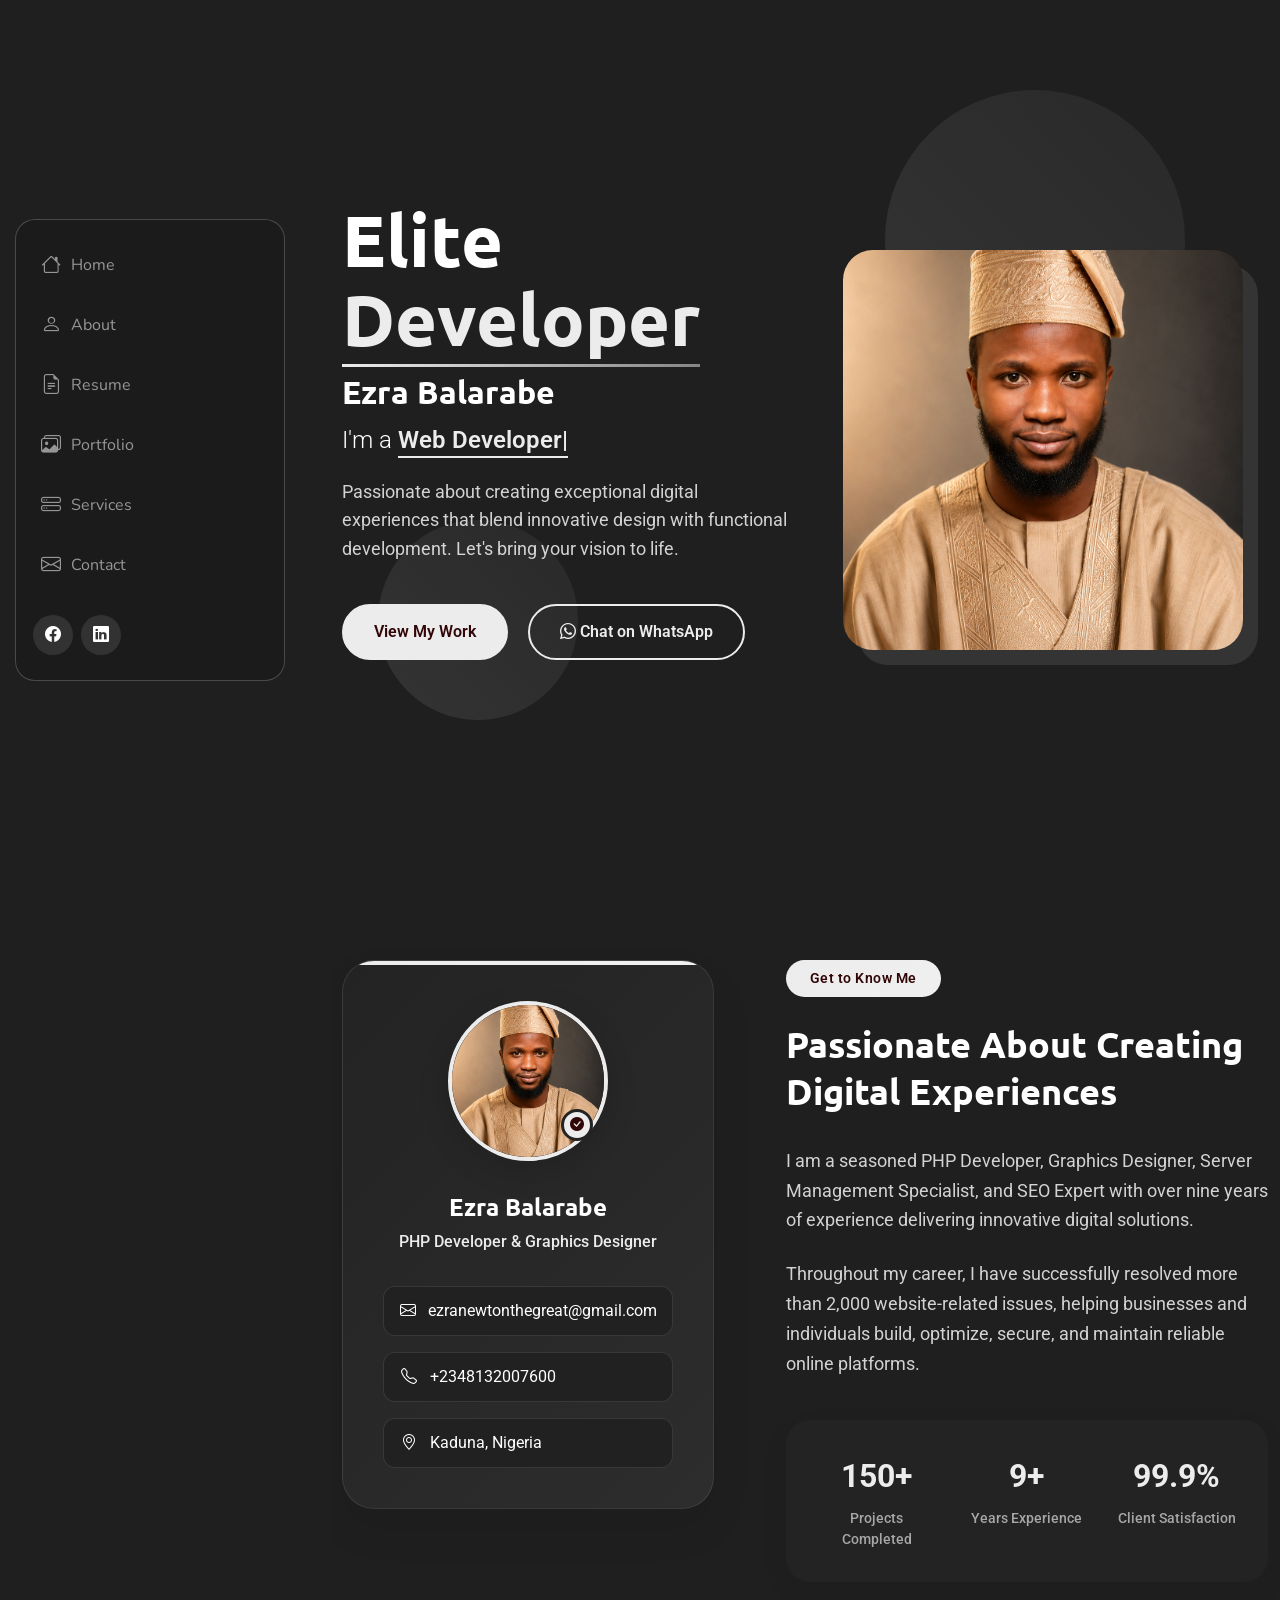
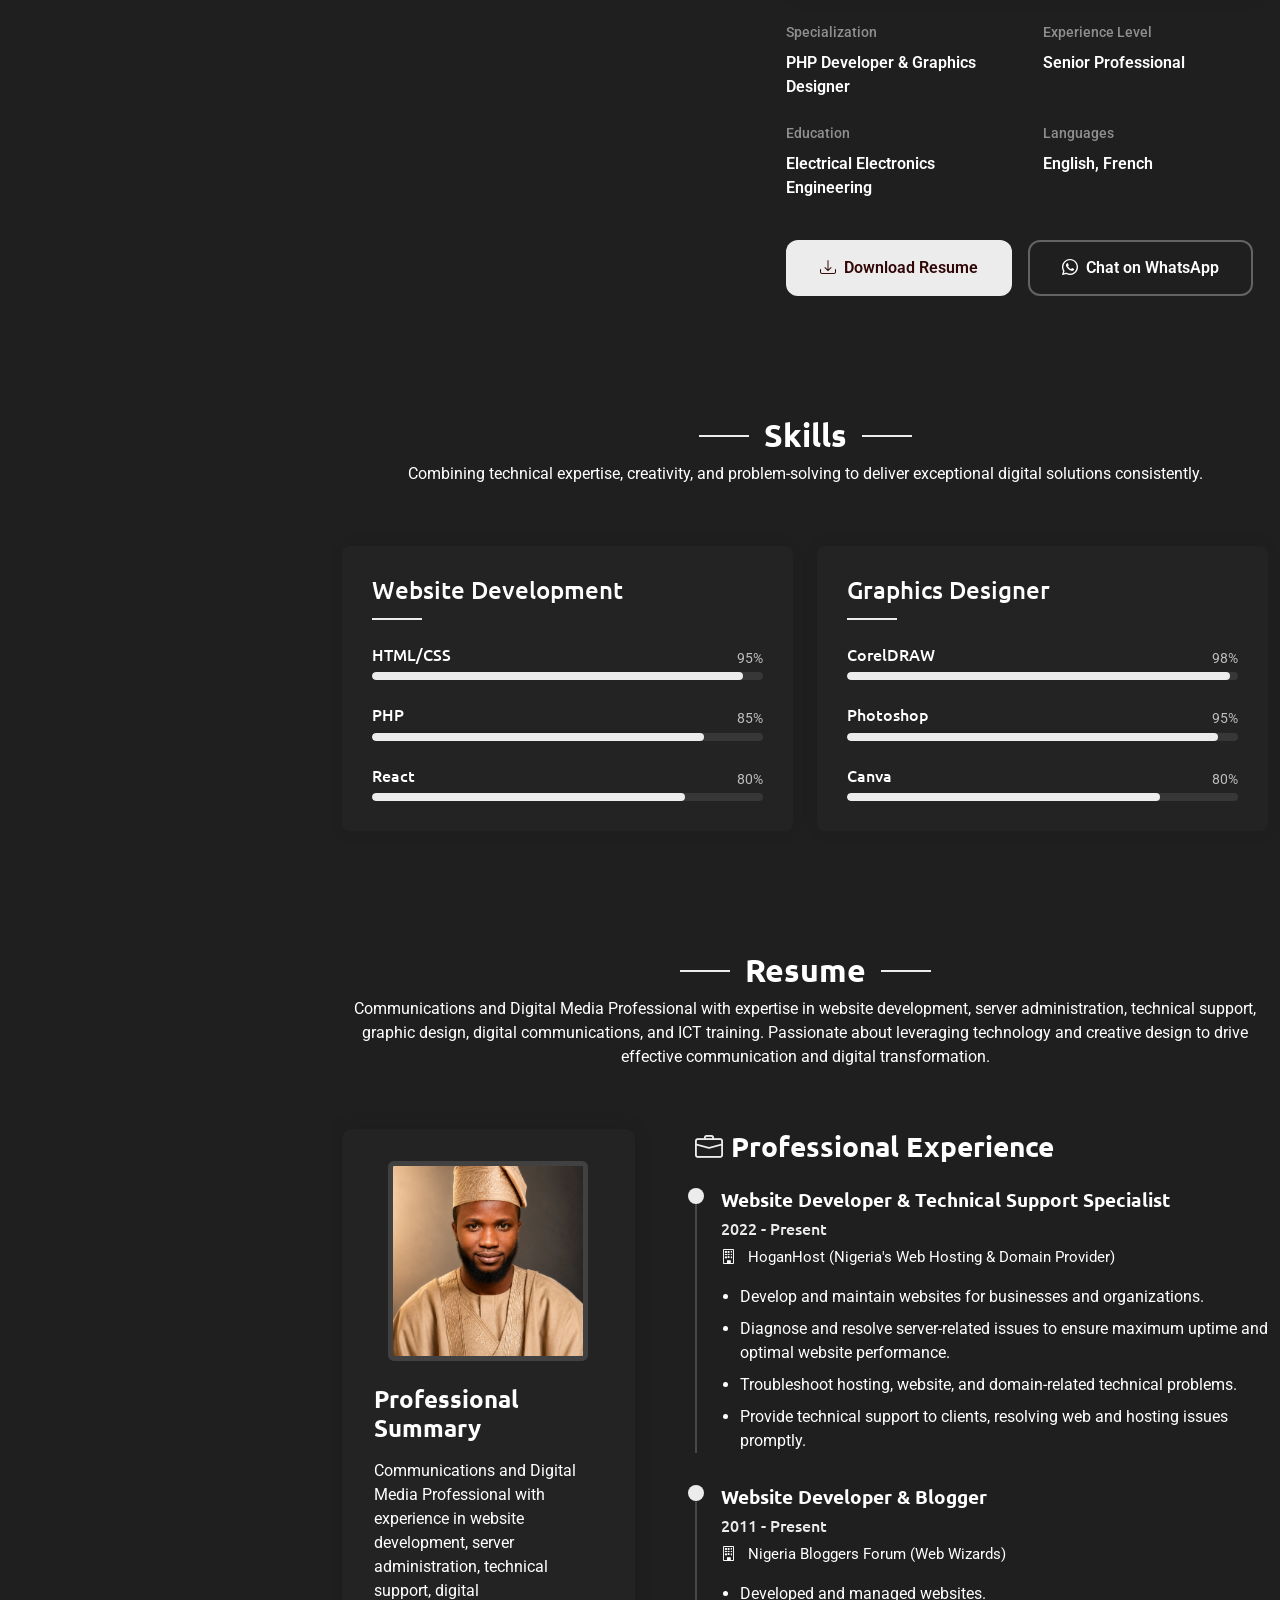
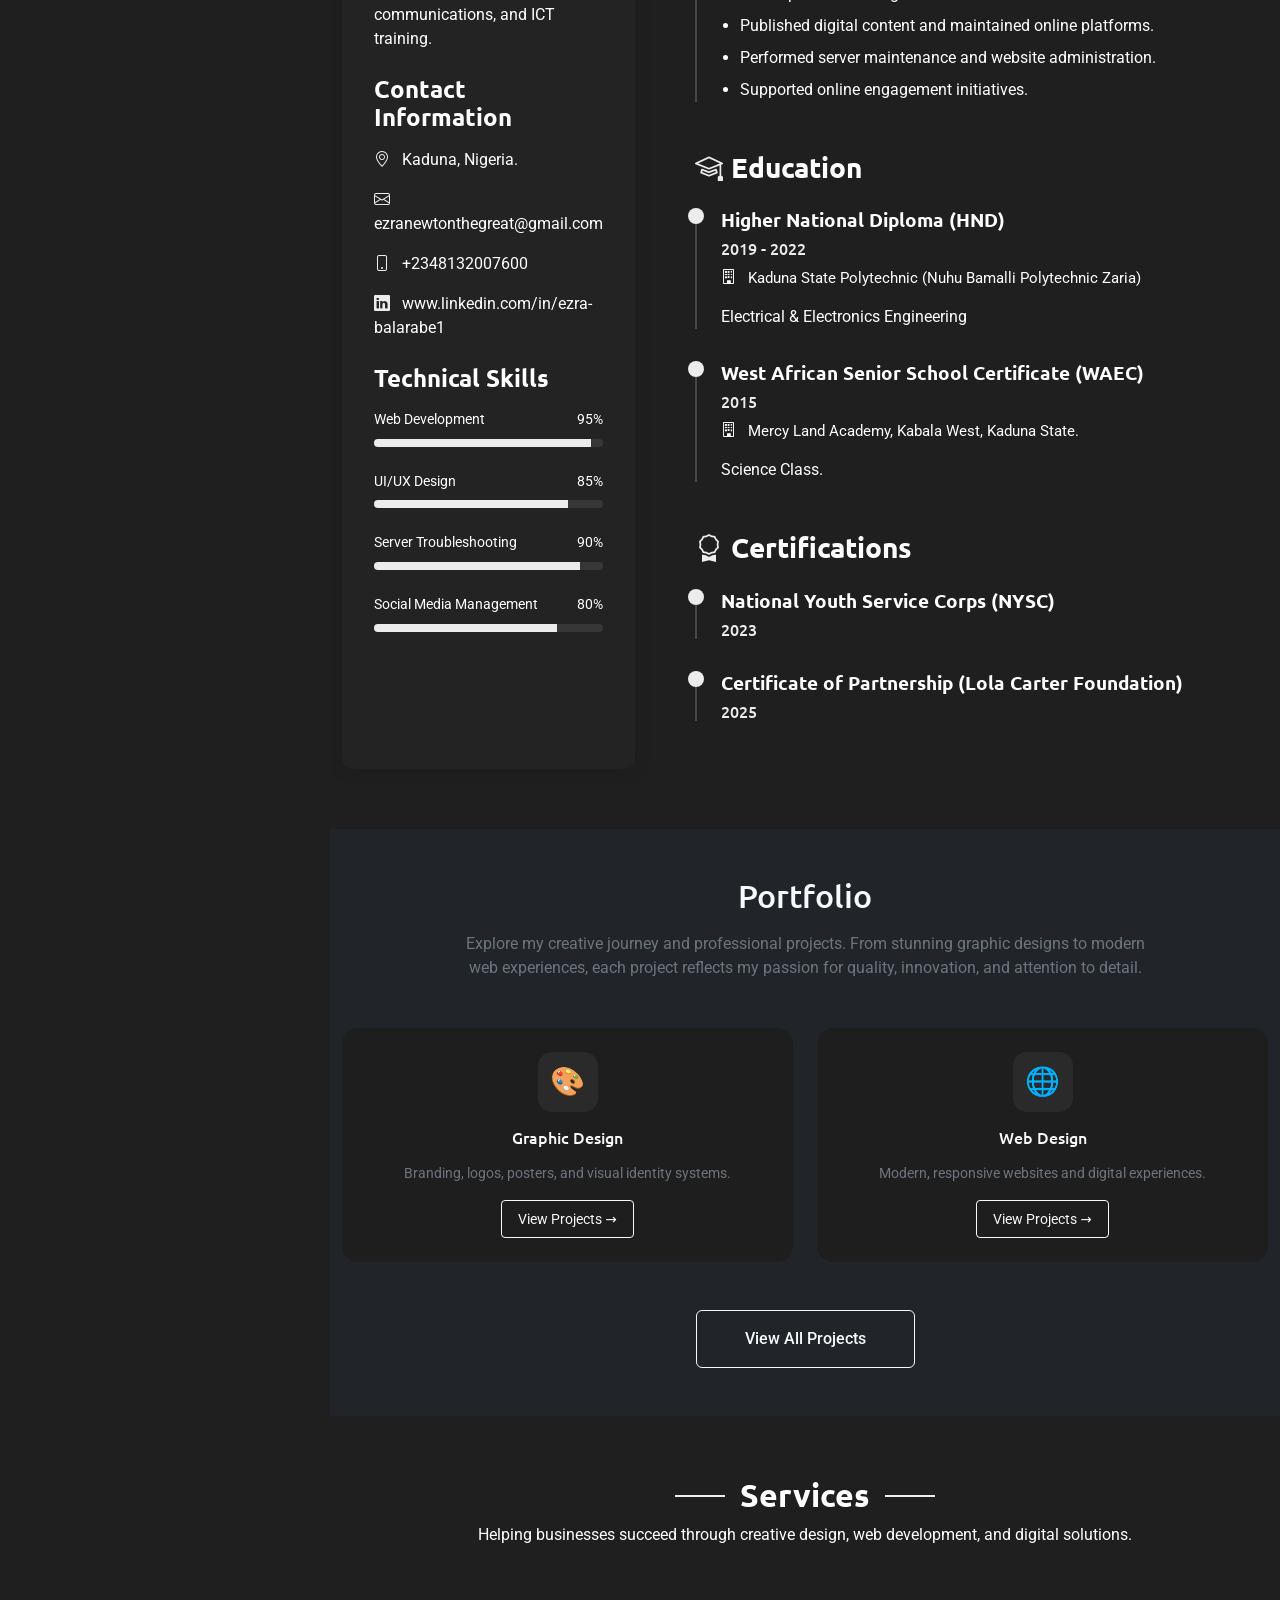
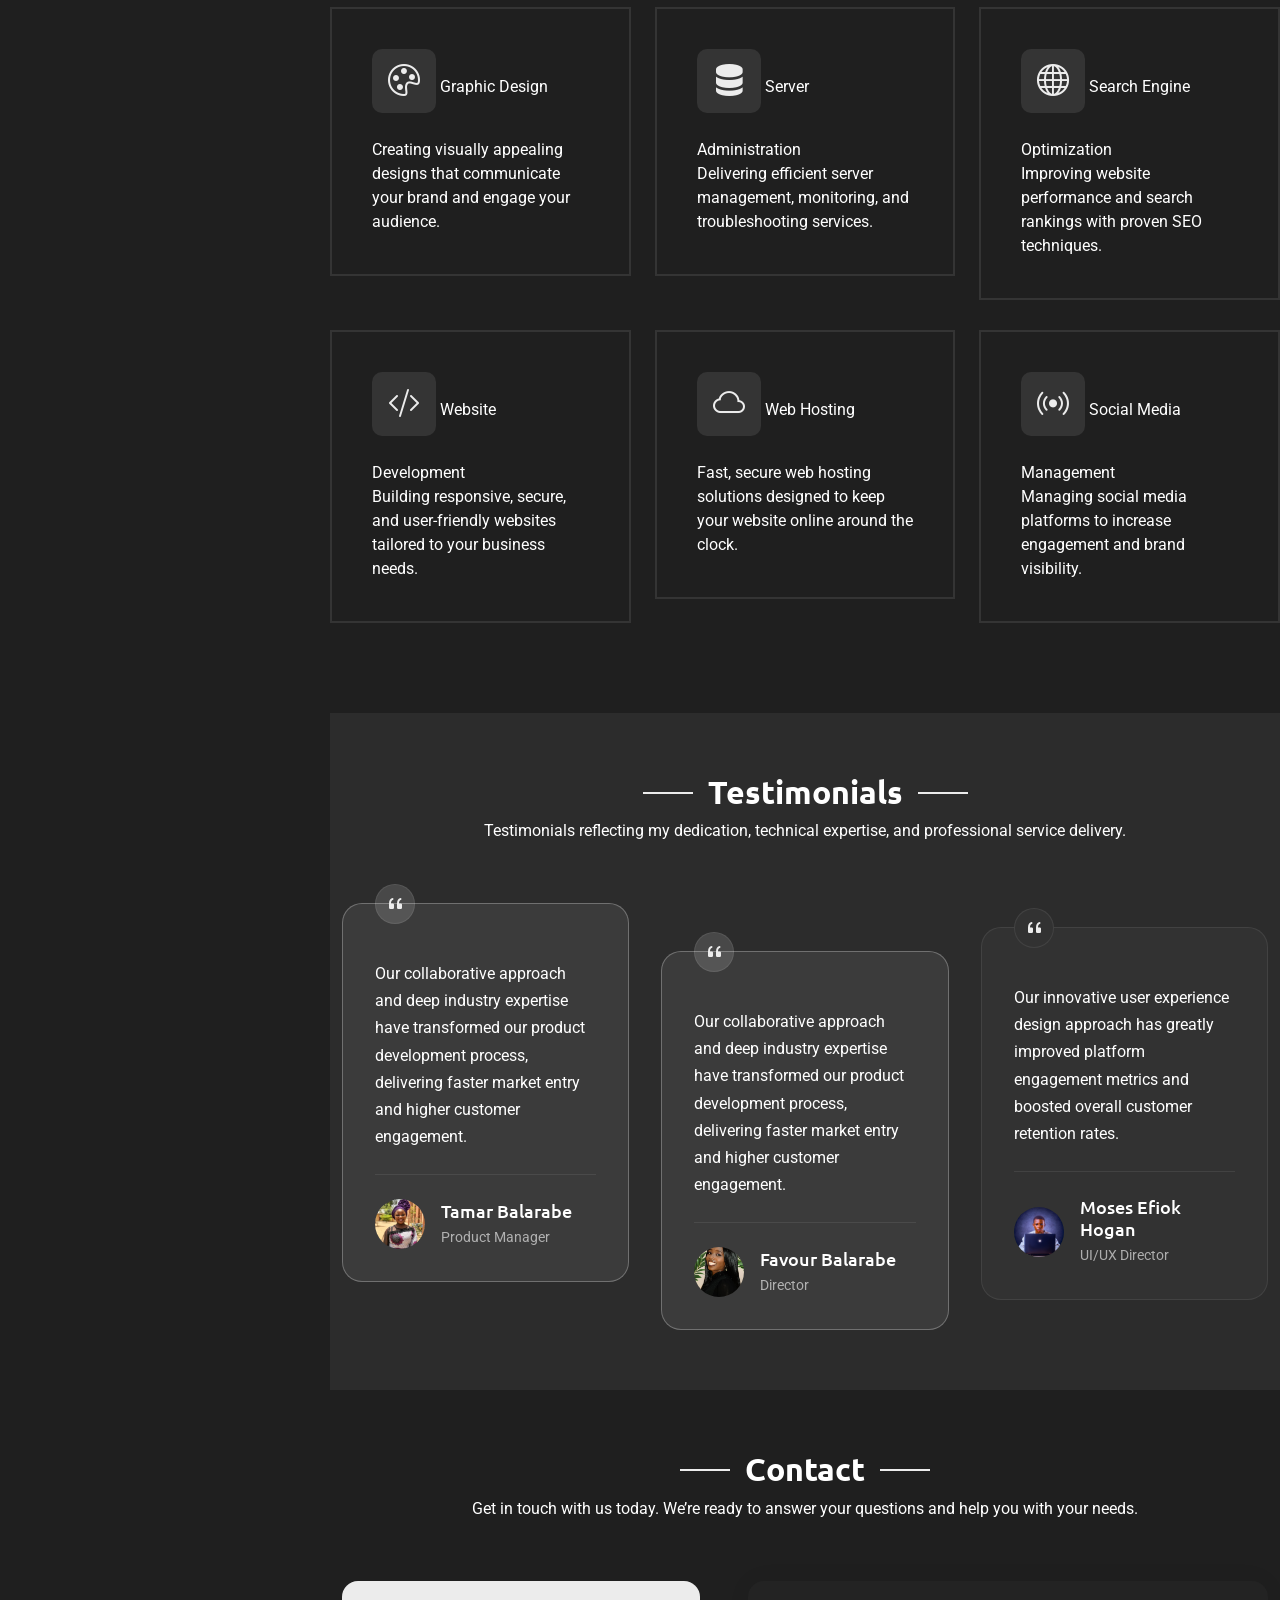
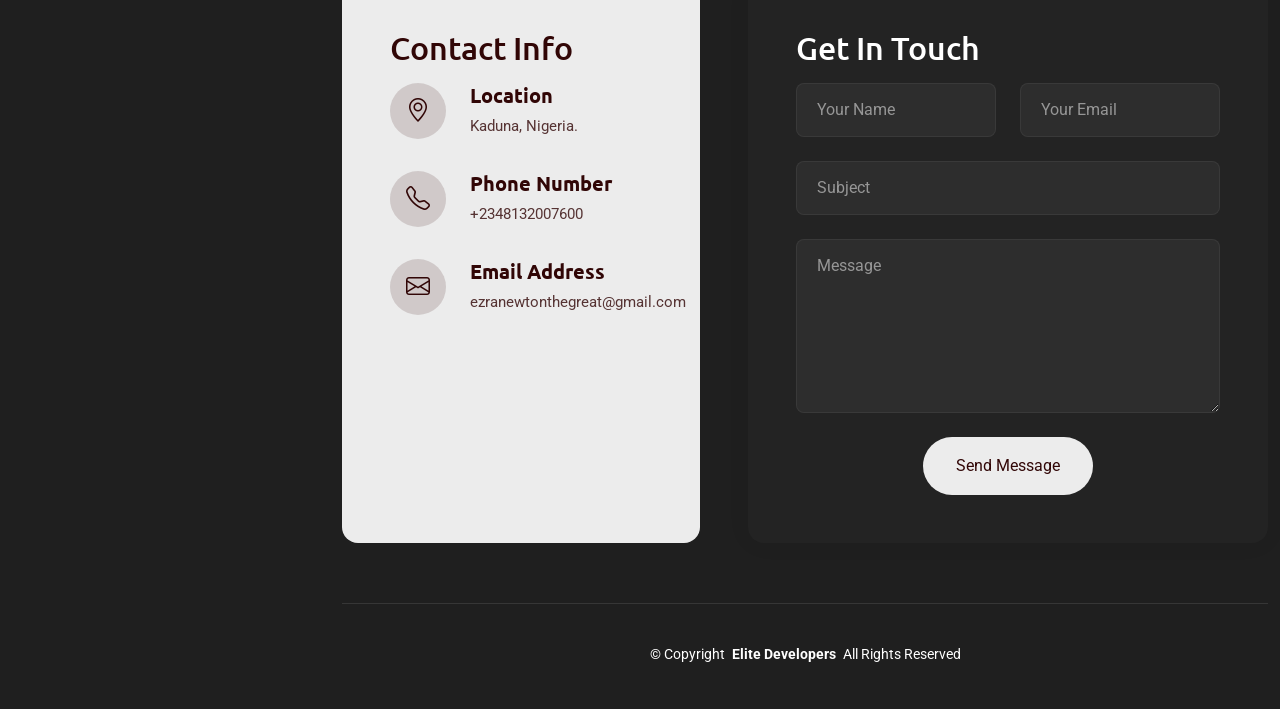
==== index.html @ 076aa497 "Add files via upload" ====
<!DOCTYPE html>
<html lang="en">

<head>
  <meta charset="utf-8">
  <meta content="width=device-width, initial-scale=1.0" name="viewport">
  <title>Ezra Balarabe Portfolio</title>
  <meta name="Ezra Balarabe, professionally known as Ezra De Blogger, is a renowned Nigerian Blogger and Web Developer." content="">
  <meta name="Portfolio | Resume | Bio" content="">

  <!-- Favicons -->
  <link href="assets/img/favicon.png" rel="icon">
  <link href="assets/img/apple-touch-icon.png" rel="apple-touch-icon">

  <!-- Fonts -->
  <link href="https://fonts.googleapis.com" rel="preconnect">
  <link href="https://fonts.gstatic.com" rel="preconnect" crossorigin>
  <link href="https://fonts.googleapis.com/css2?family=Roboto:ital,wght@0,100;0,300;0,400;0,500;0,700;0,900;1,100;1,300;1,400;1,500;1,700;1,900&family=Ubuntu:ital,wght@0,300;0,400;0,500;0,700;1,300;1,400;1,500;1,700&family=Nunito:ital,wght@0,200;0,300;0,400;0,500;0,600;0,700;0,800;0,900;1,200;1,300;1,400;1,500;1,600;1,700;1,800;1,900&display=swap" rel="stylesheet">

  <!-- Vendor CSS Files -->
  <link href="assets/vendor/bootstrap/css/bootstrap.min.css" rel="stylesheet">
  <link href="assets/vendor/bootstrap-icons/bootstrap-icons.css" rel="stylesheet">
  <link href="assets/vendor/aos/aos.css" rel="stylesheet">
  <link href="assets/vendor/glightbox/css/glightbox.min.css" rel="stylesheet">
  <link href="assets/vendor/swiper/swiper-bundle.min.css" rel="stylesheet">

  <!-- Main CSS File -->
  <link href="assets/css/main.css" rel="stylesheet">

  <!-- =======================================================
  * Template Name: SnapFolio
  * Template URL: https://bootstrapmade.com/snapfolio-bootstrap-portfolio-template/
  * Updated: Jul 21 2025 with Bootstrap v5.3.7
  * Author: BootstrapMade.com
  * License: https://bootstrapmade.com/license/
  ======================================================== -->
  
  <style>
/* Clean Preloader */
#preloader {
  position: fixed;
  top: 0;
  left: 0;
  width: 100%;
  height: 100%;
  background: #0a0a0a;
  display: flex;
  align-items: center;
  justify-content: center;
  z-index: 9999;
  transition: opacity 0.8s ease;
}

/* REMOVE THE BLUE SPINNER */
#preloader::before {
  display: none !important;
}

.preloader-content {
  text-align: center;
}

.preloader-logo {
  width: 90px;
  height: 90px;
  border-radius: 50%;
  object-fit: cover;
  margin-bottom: 20px;
  border: none !important;       /* Removes the blue ring outline */
  box-shadow: none !important;   /* Removes the blue neon glow */
}

.preloader-name {
  color: #ffffff;
  font-size: 1.85rem;
  font-weight: 700;
  margin: 0 0 15px 0;
  letter-spacing: 1.5px;
}

.loading-text {
  color: #aaaaaa;
  font-size: 1.1rem;
  margin: 0;
}
</style>



</head>

<body class="index-page">

  <header id="header" class="header dark-background d-flex flex-column justify-content-center">
    <i class="header-toggle d-xl-none bi bi-list"></i>

    <div class="header-container d-flex flex-column align-items-start">
      <nav id="navmenu" class="navmenu">
        <ul>
          <li><a href="index.html" class="active"><i class="bi bi-house navicon"></i>Home</a></li>
          <li><a href="#about"><i class="bi bi-person navicon"></i> About</a></li>
          <li><a href="#resume"><i class="bi bi-file-earmark-text navicon"></i> Resume</a></li>
          <li><a href="#portfolio"><i class="bi bi-images navicon"></i> Portfolio</a></li>
          <li><a href="#services"><i class="bi bi-hdd-stack navicon"></i> Services</a></li>
          <li><a href="#contact"><i class="bi bi-envelope navicon"></i> Contact</a></li>
        </ul>
      </nav>

      <div class="social-links text-center">
        <a href="linkedin.com/in/ezra-balarabe1" class="facebook"><i class="bi bi-facebook"></i></a>
        <a href="linkedin.com/in/ezra-balarabe1" class="linkedin"><i class="bi bi-linkedin"></i></a>
      </div>

    </div>

  </header>

  <main class="main">

    <!-- Hero Section -->
    <section id="hero" class="hero section">

      <div class="background-elements">
        <div class="bg-circle circle-1"></div>
        <div class="bg-circle circle-2"></div>
      </div>

      <div class="hero-content">

        <div class="container">
          <div class="row align-items-center">

            <div class="col-lg-6" data-aos="fade-right" data-aos-delay="100">
              <div class="hero-text">
                <h1>Elite <span class="accent-text">Developer</span></h1>
                <h2>Ezra Balarabe</h2>
                <p class="lead">I'm a <span class="typed" data-typed-items="Web Developer, Graphics Designer, Server Management Specialist and SEO Expert."></span></p>
                <p class="description">Passionate about creating exceptional digital experiences that blend innovative design with functional development. Let's bring your vision to life.</p>

                <div class="hero-actions">
                  <a href="/projects.html" class="btn btn-primary">View My Work</a>
                 <a href="https://wa.me/2348132007600" class="btn btn-outline" target="_blank">
    <i class="bi bi-whatsapp"></i> Chat on WhatsApp
</a>
                </div>
              </div>
            </div>

            <div class="col-lg-6" data-aos="fade-left" data-aos-delay="200">
              <div class="hero-visual">
                <div class="profile-container">
                  <div class="profile-background"></div>
                  <img src="assets/img/profile/ezra.png" alt="Alexander Chen" class="profile-image">
                </div>
              </div>
            </div>

          </div>
        </div>
      </div>

    </section><!-- /Hero Section -->

    <!-- About Section -->
    <section id="about" class="about section">

      <div class="container" data-aos="fade-up" data-aos-delay="100">

        <div class="row">
          <div class="col-lg-5" data-aos="zoom-in" data-aos-delay="200">
            <div class="profile-card">
              <div class="profile-header">
                <div class="profile-image">
                  <img src="assets/img/profile/ezra.png" alt="Profile Image" class="img-fluid">
                </div>
                <div class="profile-badge">
                  <i class="bi bi-check-circle-fill"></i>
                </div>
              </div>

              <div class="profile-content">
                <h3>Ezra Balarabe</h3>
                <p class="profession">PHP Developer &amp; Graphics Designer</p>

                <div class="contact-links">
                  <a href="mailto:ezranewtonthegreat@gmail.com" class="contact-item">
                    <i class="bi bi-envelope"></i>
                    ezranewtonthegreat@gmail.com
                  </a>
                  <a href="tel:+2348132007600" class="contact-item">
                    <i class="bi bi-telephone"></i>
                    +2348132007600
                  </a>
                  <a href="#" class="contact-item">
                    <i class="bi bi-geo-alt"></i>
                    Kaduna, Nigeria
                  </a>
                </div>
              </div>
            </div>
          </div>

          <div class="col-lg-7" data-aos="fade-left" data-aos-delay="300">
            <div class="about-content">
              <div class="section-header">
                <span class="badge-text">Get to Know Me</span>
                <h2>Passionate About Creating Digital Experiences</h2>
              </div>

              <div class="description">
                <p>I am a seasoned PHP Developer, Graphics Designer, Server Management Specialist, and SEO Expert with over nine years of experience delivering innovative digital solutions.</p>

                <p>Throughout my career, I have successfully resolved more than 2,000 website-related issues, helping businesses and individuals build, optimize, secure, and maintain reliable online platforms.</p>
              </div>

              <div class="stats-grid">
                <div class="stat-item">
                  <div class="stat-number">150+</div>
                  <div class="stat-label">Projects Completed</div>
                </div>
                <div class="stat-item">
                  <div class="stat-number">9+</div>
                  <div class="stat-label">Years Experience</div>
                </div>
                <div class="stat-item">
                  <div class="stat-number">99.9%</div>
                  <div class="stat-label">Client Satisfaction</div>
                </div>
              </div>

              <div class="details-grid">
                <div class="detail-row">
                  <div class="detail-item">
                    <span class="detail-label">Specialization</span>
                    <span class="detail-value">PHP Developer &amp; Graphics Designer</span>
                  </div>
                  <div class="detail-item">
                    <span class="detail-label">Experience Level</span>
                    <span class="detail-value">Senior Professional</span>
                  </div>
                </div>
                <div class="detail-row">
                  <div class="detail-item">
                    <span class="detail-label">Education</span>
                    <span class="detail-value">Electrical Electronics Engineering</span>
                  </div>
                  <div class="detail-item">
                    <span class="detail-label">Languages</span>
                    <span class="detail-value">English, French</span>
                  </div>
                </div>
              </div>

              <div class="cta-section">
                <a href="#" class="btn btn-primary">
                  <i class="bi bi-download"></i>
                  Download Resume
                </a>
                <a href="https://wa.me/2348132007600" class="btn btn-outline" target="_blank">
    <i class="bi bi-whatsapp"></i> Chat on WhatsApp
</a>
              </div>
            </div>
          </div>
        </div>

   

      </div>

    </section><!-- /Stats Section -->

    <!-- Skills Section -->
    <section id="skills" class="skills section">

      <!-- Section Title -->
      <div class="container section-title" data-aos="fade-up">
        <h2>Skills</h2>
        <p>Combining technical expertise, creativity, and problem-solving to deliver exceptional digital solutions consistently.</p>
      </div><!-- End Section Title -->

      <div class="container" data-aos="fade-up" data-aos-delay="100">

        <div class="row">
          <div class="col-lg-6">
            <div class="skills-category" data-aos="fade-up" data-aos-delay="200">
              <h3>Website Development</h3>
              <div class="skills-animation">
                <div class="skill-item">
                  <div class="d-flex justify-content-between align-items-center">
                    <h4>HTML/CSS</h4>
                    <span class="skill-percentage">95%</span>
                  </div>
                  <div class="progress">
                    <div class="progress-bar" role="progressbar" aria-valuenow="95" aria-valuemin="0" aria-valuemax="100"></div>
                  </div>
                </div>

                <div class="skill-item">
                  <div class="d-flex justify-content-between align-items-center">
                    <h4>PHP</h4>
                    <span class="skill-percentage">85%</span>
                  </div>
                  <div class="progress">
                    <div class="progress-bar" role="progressbar" aria-valuenow="85" aria-valuemin="0" aria-valuemax="100"></div>
                  </div>
                </div>

                <div class="skill-item">
                  <div class="d-flex justify-content-between align-items-center">
                    <h4>React</h4>
                    <span class="skill-percentage">80%</span>
                  </div>
                  <div class="progress">
                    <div class="progress-bar" role="progressbar" aria-valuenow="80" aria-valuemin="0" aria-valuemax="100"></div>
                  </div>
                </div>
              </div>
            </div><!-- End Frontend Skills -->
          </div>

          <div class="col-lg-6">
            <div class="skills-category" data-aos="fade-up" data-aos-delay="300">
              <h3>Graphics Designer</h3>
              <div class="skills-animation">
                <div class="skill-item">
                  <div class="d-flex justify-content-between align-items-center">
                    <h4>CorelDRAW</h4>
                    <span class="skill-percentage">98%</span>
                  </div>
                  <div class="progress">
                    <div class="progress-bar" role="progressbar" aria-valuenow="98" aria-valuemin="0" aria-valuemax="100"></div>
                  </div>
                </div>

                <div class="skill-item">
                  <div class="d-flex justify-content-between align-items-center">
                    <h4>Photoshop</h4>
                    <span class="skill-percentage">95%</span>
                  </div>
                  <div class="progress">
                    <div class="progress-bar" role="progressbar" aria-valuenow="95" aria-valuemin="0" aria-valuemax="100"></div>
                  </div>
                </div>

                <div class="skill-item">
                  <div class="d-flex justify-content-between align-items-center">
                    <h4>Canva</h4>
                    <span class="skill-percentage">80%</span>
                  </div>
                  <div class="progress">
                    <div class="progress-bar" role="progressbar" aria-valuenow="80" aria-valuemin="0" aria-valuemax="100"></div>
                  </div>
                </div>
              </div>
            </div><!-- End Backend Skills -->
          </div>
        </div>

      </div>

    </section><!-- /Skills Section -->

    <!-- Resume Section -->
    <section id="resume" class="resume section">

      <!-- Section Title -->
      <div class="container section-title" data-aos="fade-up">
        <h2>Resume</h2>
        <p>Communications and Digital Media Professional with expertise in website development, server administration, technical support, graphic design, digital communications, and ICT training. Passionate about leveraging technology and creative design to drive effective communication and digital transformation.</p>
      </div><!-- End Section Title -->

      <div class="container" data-aos="fade-up" data-aos-delay="100">

        <div class="row gy-4">
          <!-- Left column with summary and contact -->
          <div class="col-lg-4">
            <div class="resume-side" data-aos="fade-right" data-aos-delay="100">
              <div class="profile-img mb-4">
                <img src="assets/img/profile/ezra.png" alt="Profile" class="img-fluid rounded">
              </div>

              <h3>Professional Summary</h3>
              <p>Communications and Digital Media Professional with experience in website development, server administration, technical support, digital communications, and ICT training. </p>

              <h3 class="mt-4">Contact Information</h3>
              <ul class="contact-info list-unstyled">
                <li><i class="bi bi-geo-alt"></i> Kaduna, Nigeria.</li>
                <li><i class="bi bi-envelope"></i> ezranewtonthegreat@gmail.com</li>
                <li><i class="bi bi-phone"></i> +2348132007600</li>
                <li><i class="bi bi-linkedin"></i> www.linkedin.com/in/ezra-balarabe1</li>
              </ul>

              <div class="skills-animation mt-4">
                <h3>Technical Skills</h3>
                <div class="skill-item">
                  <div class="d-flex justify-content-between">
                    <span>Web Development</span>
                    <span>95%</span>
                  </div>
                  <div class="progress">
                    <div class="progress-bar" role="progressbar" aria-valuenow="95" aria-valuemin="0" aria-valuemax="100"></div>
                  </div>
                </div>

                <div class="skill-item">
                  <div class="d-flex justify-content-between">
                    <span>UI/UX Design</span>
                    <span>85%</span>
                  </div>
                  <div class="progress">
                    <div class="progress-bar" role="progressbar" aria-valuenow="85" aria-valuemin="0" aria-valuemax="100"></div>
                  </div>
                </div>

                <div class="skill-item">
                  <div class="d-flex justify-content-between">
                    <span>Server Troubleshooting</span>
                    <span>90%</span>
                  </div>
                  <div class="progress">
                    <div class="progress-bar" role="progressbar" aria-valuenow="90" aria-valuemin="0" aria-valuemax="100"></div>
                  </div>
                </div>

                <div class="skill-item">
                  <div class="d-flex justify-content-between">
                    <span>Social Media Management</span>
                    <span>80%</span>
                  </div>
                  <div class="progress">
                    <div class="progress-bar" role="progressbar" aria-valuenow="80" aria-valuemin="0" aria-valuemax="100"></div>
                  </div>
                </div>
              </div>
            </div>
          </div>

          <!-- Right column with experience and education -->
          <div class="col-lg-8 ps-4 ps-lg-5">
            <!-- Experience Section -->
            <div class="resume-section" data-aos="fade-up">
              <h3><i class="bi bi-briefcase me-2"></i>Professional Experience</h3>

              <div class="resume-item">
                <h4>Website Developer & Technical Support Specialist</h4>
                <h5>2022 - Present</h5>
                <p class="company"><i class="bi bi-building"></i> HoganHost (Nigeria's Web Hosting & Domain Provider)</p>
                <ul>
                  <li>Develop and maintain websites for businesses and organizations.</li>
                  <li>Diagnose and resolve server-related issues to ensure maximum uptime and optimal website performance.</li>
                  <li>Troubleshoot hosting, website, and domain-related technical problems.</li>
                  <li>Provide technical support to clients, resolving web and hosting issues promptly.</li>
                </ul>
              </div>

              <div class="resume-item">
                <h4>Website Developer & Blogger</h4>
                <h5>2011 - Present</h5>
                <p class="company"><i class="bi bi-building"></i> Nigeria Bloggers Forum (Web Wizards)</p>
                <ul>
                  <li>Developed and managed websites.</li>
                  <li>Published digital content and maintained online platforms.</li>
                  <li>Performed server maintenance and website administration.</li>
                  <li>Supported online engagement initiatives.</li>
                </ul>
              </div>
            </div>

            <!-- Education Section -->
            <div class="resume-section" data-aos="fade-up" data-aos-delay="100">
              <h3><i class="bi bi-mortarboard me-2"></i>Education</h3>

              <div class="resume-item">
                <h4>Higher National Diploma (HND)</h4>
                <h5>2019 - 2022</h5>
                <p class="company"><i class="bi bi-building"></i> Kaduna State Polytechnic (Nuhu Bamalli Polytechnic Zaria)</p>
                <p>Electrical & Electronics Engineering</p>
              </div>

              <div class="resume-item">
                <h4>West African Senior School Certificate (WAEC)</h4>
                <h5>2015</h5>
                <p class="company"><i class="bi bi-building"></i> Mercy Land Academy, Kabala West, Kaduna State.</p>
                <p>Science Class.</p>
              </div>
            </div>

            <!-- Certifications Section -->
            <div class="resume-section" data-aos="fade-up" data-aos-delay="200">
              <h3><i class="bi bi-award me-2"></i>Certifications</h3>

              <div class="resume-item">
                <h4>National Youth Service Corps (NYSC)</h4>
                <h5>2023</h5>
              </div>

              <div class="resume-item">
                <h4>Certificate of Partnership (Lola Carter Foundation)</h4>
                <h5>2025</h5>
              </div>
            </div>
          </div>
        </div>

      </div>

    </section><!-- /Resume Section -->

<!-- Portfolio / Services Section -->
<section id="portfolio" class="portfolio section bg-dark py-5">
  <div class="container">
   
    <!-- Section Title -->
    <div class="text-center mb-5" data-aos="fade-up">
      <h2 class="text-light mb-3">Portfolio</h2>
      <p class="text-secondary mx-auto" style="max-width: 700px;">
        Explore my creative journey and professional projects. From stunning graphic designs to modern web experiences, 
        each project reflects my passion for quality, innovation, and attention to detail.
      </p>
    </div>

    <!-- Services Grid -->
    <div class="row g-4">
     
     <!-- Graphic Design -->
      <div class="col-6">
        <div class="service-card h-100 text-center p-3 p-sm-4 rounded-4"
             style="background: #1e1e1e; transition: all 0.4s ease;">
          <div class="icon-wrapper mx-auto mb-3"
               style="width: 60px; height: 60px; background: #2a2a2a; border-radius: 14px;
                      display: flex; align-items: center; justify-content: center; font-size: 28px;">
            🎨
          </div>
          <h5 class="text-light mb-2 mb-sm-3 fs-6 fs-sm-5">Graphic Design</h5>
          <p class="text-secondary mb-3 small">Branding, logos, posters, and visual identity systems.</p>
          <a href="https://drive.google.com/drive/folders/1l8sff_EcPzofnc7WSgVLvhRGyyHeV-SN"
             target="_blank"
             class="btn btn-outline-light px-3 py-2 btn-sm" style="font-size: 0.85rem;">
           View Projects →
          </a>
        </div>
      </div>

      <!-- Web Design -->
      <div class="col-6">
        <div class="service-card h-100 text-center p-3 p-sm-4 rounded-4"
             style="background: #1e1e1e; transition: all 0.4s ease;">
          <div class="icon-wrapper mx-auto mb-3"
               style="width: 60px; height: 60px; background: #2a2a2a; border-radius: 14px;
                      display: flex; align-items: center; justify-content: center; font-size: 28px;">
            🌐
          </div>
          <h5 class="text-light mb-2 mb-sm-3 fs-6 fs-sm-5">Web Design</h5>
          <p class="text-secondary mb-3 small">Modern, responsive websites and digital experiences.</p>
          <a href="/web_development.html"
             class="btn btn-outline-light px-3 py-2 btn-sm" style="font-size: 0.85rem;">
            View Projects →
          </a>
        </div>
      </div>

    </div><!-- End Services Grid -->
    
    <!-- View All Button -->
    <div class="text-center mt-5" data-aos="fade-up" data-aos-delay="200">
      <a href="/projects.html"
         class="btn btn-outline-light px-5 py-3 fw-medium">
        View All Projects
      </a>
    </div>

  </div>
</section>
    <!-- Services Section -->
    <section id="services" class="services section">

      <!-- Section Title -->
      <div class="container section-title" data-aos="fade-up">
        <h2>Services</h2>
        <p>Helping businesses succeed through creative design, web development, and digital solutions.</p>
      </div><!-- End Section Title -->

      
        <div class="row justify-content-center">
          <div class="col-lg-4 col-md-6" data-aos="fade-up" data-aos-delay="100">
            <div class="service-card position-relative z-1">
              <div class="service-icon">
                <i class="bi bi-palette"></i>
              </div>
              
                   <span>Graphic Design</span>
                   
              <p>
                Creating visually appealing designs that communicate your brand and engage your audience.
              </p>
            </div>
          </div>
          <div class="col-lg-4 col-md-6" data-aos="fade-up" data-aos-delay="200">
            <div class="service-card position-relative z-1">
              <div class="service-icon">
                <i class="bi bi-server"></i>
              </div>
              
                   <span>Server Administration</span>
             
              <p>
                Delivering efficient server management, monitoring, and troubleshooting services.
              </p>
            </div>
          </div>
          <div class="col-lg-4 col-md-6" data-aos="fade-up" data-aos-delay="300">
            <div class="service-card position-relative z-1">
              <div class="service-icon">
                <i class="bi bi-globe"></i>
              </div>
              
                   <span>Search Engine Optimization</span>
                
              <p>
                Improving website performance and search rankings with proven SEO techniques.
              </p>
            </div>
          </div>
          <div class="col-lg-4 col-md-6" data-aos="fade-up" data-aos-delay="100">
            <div class="service-card position-relative z-1">
              <div class="service-icon">
                <i class="bi bi-code-slash"></i>
              </div>
              
                  <span>Website Development</span>
        
              <p>
                Building responsive, secure, and user-friendly websites tailored to your business needs.
              </p>
            </div>
          </div>
          <div class="col-lg-4 col-md-6" data-aos="fade-up" data-aos-delay="200">
            <div class="service-card position-relative z-1">
              <div class="service-icon">
                <i class="bi bi-cloud"></i>
              </div>
              
                   <span>Web Hosting</span>
               
              <p>
                Fast, secure web hosting solutions designed to keep your website online around the clock.
              </p>
            </div>
          </div>
          <div class="col-lg-4 col-md-6" data-aos="fade-up" data-aos-delay="300">
            <div class="service-card position-relative z-1">
              <div class="service-icon">
                <i class="bi bi-broadcast"></i>
              </div>
              
                
                   <span>Social Media Management</span>
                
              <p>
                Managing social media platforms to increase engagement and brand visibility.
              </p>
            </div>
          </div>
        </div>

      

    </section><!-- /Services Section -->

    <!-- Testimonials Section -->
    <section id="testimonials" class="testimonials section light-background">

      <!-- Section Title -->
      <div class="container section-title" data-aos="fade-up">
        <h2>Testimonials</h2>
        <p>Testimonials reflecting my dedication, technical expertise, and professional service delivery.</p>
      </div><!-- End Section Title -->

      <div class="container">

        <div class="testimonial-masonry">
         

    

          <div class="testimonial-item highlight" data-aos="fade-up" data-aos-delay="400">
            <div class="testimonial-content">
              <div class="quote-pattern">
                <i class="bi bi-quote"></i>
              </div>
              <p>Our collaborative approach and deep industry expertise have transformed our product development process, delivering faster market entry and higher customer engagement.</p>
              <div class="client-info">
                <div class="client-image">
                  <img src="assets/img/person/tamar.jpg" alt="Client">
                </div>
                <div class="client-details">
                  <h3>Tamar Balarabe</h3>
                  <span class="position">Product Manager</span>
                </div>
              </div>
            </div>
          </div>

<div class="testimonial-item highlight" data-aos="fade-up" data-aos-delay="400">
            <div class="testimonial-content">
              <div class="quote-pattern">
                <i class="bi bi-quote"></i>
              </div>
              <p>Our collaborative approach and deep industry expertise have transformed our product development process, delivering faster market entry and higher customer engagement.</p>
              <div class="client-info">
                <div class="client-image">
                  <img src="assets/img/person/favour.jpeg" alt="Client">
                </div>
                <div class="client-details">
                  <h3>Favour Balarabe</h3>
                  <span class="position">Director</span>
                </div>
              </div>
            </div>
          </div>
          
          <div class="testimonial-item" data-aos="fade-up" data-aos-delay="500">
            <div class="testimonial-content">
              <div class="quote-pattern">
                <i class="bi bi-quote"></i>
              </div>
              <p>Our innovative user experience design approach has greatly improved platform engagement metrics and boosted overall customer retention rates.</p>
              <div class="client-info">
                <div class="client-image">
                  <img src="assets/img/person/moses.jpeg" alt="Client">
                </div>
                <div class="client-details">
                  <h3>Moses Efiok Hogan</h3>
                  <span class="position">UI/UX Director</span>
                </div>
              </div>
            </div>
          </div>

        </div>

      </div>

    </section><!-- /Testimonials Section -->

    <!-- Contact Section -->
    <section id="contact" class="contact section">

      <!-- Section Title -->
      <div class="container section-title" data-aos="fade-up">
        <h2>Contact</h2>
        <p>Get in touch with us today. We’re ready to answer your questions and help you with your needs.</p>
      </div><!-- End Section Title -->

      <div class="container">

        <div class="row g-4 g-lg-5">
          <div class="col-lg-5">
            <div class="info-box">
              <h3>Contact Info</h3>

              <div class="info-item">
                <div class="icon-box">
                  <i class="bi bi-geo-alt"></i>
                </div>
                <div class="content">
                  <h4>Location</h4>
                  <p>Kaduna, Nigeria.</p>
                </div>
              </div>

              <div class="info-item">
                <div class="icon-box">
                  <i class="bi bi-telephone"></i>
                </div>
                <div class="content">
                  <h4>Phone Number</h4>
                  <p>+2348132007600</p>
                </div>
              </div>

              <div class="info-item">
                <div class="icon-box">
                  <i class="bi bi-envelope"></i>
                </div>
                <div class="content">
                  <h4>Email Address</h4>
                  <p>ezranewtonthegreat@gmail.com</p>
                </div>
              </div>
            </div>
          </div>

          <div class="col-lg-7">
            <div class="contact-form">
              <h3>Get In Touch</h3>
              <form action="forms/contact.php" method="post" class="php-email-form">
                <div class="row gy-4">

                  <div class="col-md-6">
                    <input type="text" name="name" class="form-control" placeholder="Your Name" required="">
                  </div>

                  <div class="col-md-6 ">
                    <input type="email" class="form-control" name="email" placeholder="Your Email" required="">
                  </div>

                  <div class="col-12">
                    <input type="text" class="form-control" name="subject" placeholder="Subject" required="">
                  </div>

                  <div class="col-12">
                    <textarea class="form-control" name="message" rows="6" placeholder="Message" required=""></textarea>
                  </div>

                  <div class="col-12 text-center">
                    <div class="loading">Loading</div>
                    <div class="error-message"></div>
                    <div class="sent-message">Your message has been sent. Thank you!</div>

                    <button type="submit" class="btn">Send Message</button>
                  </div>

                </div>
              </form>

            </div>
          </div>

        </div>

      </div>

    </section><!-- /Contact Section -->

  </main>

  <footer id="footer" class="footer position-relative">

    <div class="container">
      <div class="copyright text-center ">
        <p>© <span>Copyright</span> <strong class="px-1 sitename">Elite Developers</strong> <span>All Rights Reserved</span></p>
      </div>
      <div class="credits">
        </div>
    </div>

  </footer>

  <!-- Scroll Top -->
  <a href="#" id="scroll-top" class="scroll-top d-flex align-items-center justify-content-center"><i class="bi bi-arrow-up-short"></i></a>

 <!-- Preloader -->
<div id="preloader">
  <div class="preloader-content">
    <img src="assets/img/profile/ezra.png" alt="Ezra Balarabe" class="preloader-logo">
    <h3 class="preloader-name">Ezra Balarabe</h3>
    <p class="loading-text">Loading Portfolio...</p>
  </div>
</div>

  <!-- Vendor JS Files -->
  <script src="assets/vendor/bootstrap/js/bootstrap.bundle.min.js"></script>
  <script src="assets/vendor/php-email-form/validate.js"></script>
  <script src="assets/vendor/aos/aos.js"></script>
  <script src="assets/vendor/typed.js/typed.umd.js"></script>
  <script src="assets/vendor/purecounter/purecounter_vanilla.js"></script>
  <script src="assets/vendor/waypoints/noframework.waypoints.js"></script>
  <script src="assets/vendor/isotope-layout/isotope.pkgd.min.js"></script>
  <script src="assets/vendor/imagesloaded/imagesloaded.pkgd.min.js"></script>
  <script src="assets/vendor/glightbox/js/glightbox.min.js"></script>
  <script src="assets/vendor/swiper/swiper-bundle.min.js"></script>

  <!-- Main JS File -->
<script src="assets/js/main.js"></script>

    <script>
      setTimeout(() => {
        const preloader = document.querySelector('#preloader');
        if (preloader) {
          preloader.style.opacity = '0';
          
          setTimeout(() => {
            preloader.remove();
          }, 800); 
        }
      }, 3000); // 3 seconds delay
    </script>

  </body>
</html>
---- assets/css/main.css ----
/**
* Template Name: SnapFolio
* Template URL: https://bootstrapmade.com/snapfolio-bootstrap-portfolio-template/
* Updated: Jul 21 2025 with Bootstrap v5.3.7
* Author: BootstrapMade.com
* License: https://bootstrapmade.com/license/
*/

/*--------------------------------------------------------------
# Font & Color Variables
# Help: https://bootstrapmade.com/color-system/
--------------------------------------------------------------*/
/* Fonts */
:root {
  --default-font: "Roboto",  system-ui, -apple-system, "Segoe UI", Roboto, "Helvetica Neue", Arial, "Noto Sans", "Liberation Sans", sans-serif, "Apple Color Emoji", "Segoe UI Emoji", "Segoe UI Symbol", "Noto Color Emoji";
  --heading-font: "Ubuntu",  sans-serif;
  --nav-font: "Nunito",  sans-serif;
}

/* Global Colors - The following color variables are used throughout the website. Updating them here will change the color scheme of the entire website */
:root { 
  --background-color: #1f1f1f; /* Background color for the entire website, including individual sections */
  --default-color: #ffffff; /* Default color used for the majority of the text content across the entire website */
  --heading-color: #ffffff; /* Color for headings, subheadings and title throughout the website */
  --accent-color: #ececec; /* Accent color that represents your brand on the website. It's used for buttons, links, and other elements that need to stand out */
  --surface-color: #232323; /* The surface color is used as a background of boxed elements within sections, such as cards, icon boxes, or other elements that require a visual separation from the global background. */
  --contrast-color: #310606; /* Contrast color for text, ensuring readability against backgrounds of accent, heading, or default colors. */
}

/* Nav Menu Colors - The following color variables are used specifically for the navigation menu. They are separate from the global colors to allow for more customization options */
:root {
  --nav-color: rgba(236, 236, 236, 0.59);  /* The default color of the main navmenu links */
  --nav-hover-color: #ffffff; /* Applied to main navmenu links when they are hovered over or active */
  --nav-mobile-background-color: #393939; /* Used as the background color for mobile navigation menu */
  --nav-dropdown-background-color: #393939; /* Used as the background color for dropdown items that appear when hovering over primary navigation items */
  --nav-dropdown-color: #ffffff; /* Used for navigation links of the dropdown items in the navigation menu. */
  --nav-dropdown-hover-color: #ececec; /* Similar to --nav-hover-color, this color is applied to dropdown navigation links when they are hovered over. */
}

/* Color Presets - These classes override global colors when applied to any section or element, providing reuse of the sam color scheme. */

.light-background {
  --background-color: #2c2c2c;
  --surface-color: #323232;
}

.dark-background {
  --background-color: #040b14;
  --default-color: #ffffff;
  --heading-color: #ffffff;
  --surface-color: #151f2b;
  --contrast-color: #ffffff;
}

/* Smooth scroll */
:root {
  scroll-behavior: smooth;
}

/*--------------------------------------------------------------
# General Styling & Shared Classes
--------------------------------------------------------------*/
body {
  color: var(--default-color);
  background-color: var(--background-color);
  font-family: var(--default-font);
}

a {
  color: var(--accent-color);
  text-decoration: none;
  transition: 0.3s;
}

a:hover {
  color: color-mix(in srgb, var(--accent-color), transparent 25%);
  text-decoration: none;
}

h1,
h2,
h3,
h4,
h5,
h6 {
  color: var(--heading-color);
  font-family: var(--heading-font);
}

/* PHP Email Form Messages
------------------------------*/
.php-email-form .error-message {
  display: none;
  background: #df1529;
  color: #ffffff;
  text-align: left;
  padding: 15px;
  margin-bottom: 24px;
  font-weight: 600;
}

.php-email-form .sent-message {
  display: none;
  color: #ffffff;
  background: #059652;
  text-align: center;
  padding: 15px;
  margin-bottom: 24px;
  font-weight: 600;
}

.php-email-form .loading {
  display: none;
  background: var(--surface-color);
  text-align: center;
  padding: 15px;
  margin-bottom: 24px;
}

.php-email-form .loading:before {
  content: "";
  display: inline-block;
  border-radius: 50%;
  width: 24px;
  height: 24px;
  margin: 0 10px -6px 0;
  border: 3px solid var(--accent-color);
  border-top-color: var(--surface-color);
  animation: php-email-form-loading 1s linear infinite;
}

@keyframes php-email-form-loading {
  0% {
    transform: rotate(0deg);
  }

  100% {
    transform: rotate(360deg);
  }
}

/*--------------------------------------------------------------
# Global Header
--------------------------------------------------------------*/
.header {
  --background-color: #1b1b1b;
  --contrast-color: #444444;
  color: var(--default-color);
  position: fixed;
  top: 0;
  left: 0;
  bottom: 0;
  padding: 0 15px;
  width: 300px;
  transition: all ease-in-out 0.3s;
  overflow-y: auto;
  z-index: 997;
}

.header .header-container {
  border-radius: 20px;
  padding: 15px;
  background-color: var(--background-color);
  border: 1px solid color-mix(in srgb, var(--default-color), transparent 80%);
}

.header .social-links {
  margin: 0 0 10px 0;
}

.header .social-links a {
  font-size: 16px;
  display: inline-flex;
  align-items: center;
  justify-content: center;
  background: color-mix(in srgb, var(--default-color), transparent 90%);
  color: var(--default-color);
  margin: 0 2px;
  border-radius: 50%;
  text-align: center;
  width: 40px;
  height: 40px;
  transition: 0.3s;
}

.header .social-links a:hover {
  color: var(--contrast-color);
  background: var(--accent-color);
}

@media (min-width: 1200px) {

  .header~main,
  .header~#footer {
    margin-left: 330px;
  }
}

@media (max-width: 1199px) {
  .header {
    left: -100%;
  }
}

.header.header-show {
  left: 0;
}

.header .header-toggle {
  color: var(--contrast-color);
  background-color: var(--accent-color);
  font-size: 22px;
  display: flex;
  align-items: center;
  justify-content: center;
  width: 40px;
  height: 40px;
  border-radius: 50%;
  cursor: pointer;
  position: fixed;
  top: 15px;
  right: 15px;
  z-index: 9999;
  transition: background-color 0.3s;
}

.header .header-toggle:hover {
  color: var(--contrast-color);
  background-color: color-mix(in srgb, var(--accent-color) 90%, white 15%);
}

/*--------------------------------------------------------------
# Navigation Menu
--------------------------------------------------------------*/
.mobile-nav-toggle {
  display: none;
}

.navmenu {
  padding: 0;
  z-index: 9997;
  width: 100%;
}

.navmenu ul {
  list-style: none;
  padding: 0 0 20px 0;
  margin: 0;
}

.navmenu a,
.navmenu a:focus {
  color: var(--nav-color);
  padding: 15px 10px;
  font-family: var(--nav-font);
  font-size: 16px;
  font-weight: 400;
  display: flex;
  align-items: center;
  white-space: nowrap;
  transition: 0.3s;
  width: 100%;
}

.navmenu a .navicon,
.navmenu a:focus .navicon {
  font-size: 20px;
  margin-right: 10px;
}

.navmenu a .toggle-dropdown,
.navmenu a:focus .toggle-dropdown {
  font-size: 12px;
  line-height: 0;
  margin-left: auto;
  width: 30px;
  height: 30px;
  display: flex;
  align-items: center;
  justify-content: center;
  border-radius: 50%;
  transition: 0.3s;
  flex-shrink: 0;
  background-color: color-mix(in srgb, var(--accent-color), transparent 90%);
}

.navmenu a .toggle-dropdown:hover,
.navmenu a:focus .toggle-dropdown:hover {
  background-color: var(--accent-color);
  color: var(--contrast-color);
}

.navmenu a:hover,
.navmenu .active,
.navmenu .active:focus {
  color: var(--nav-hover-color);
}

.navmenu a:hover .navicon,
.navmenu .active .navicon,
.navmenu .active:focus .navicon {
  color: var(--accent-color);
}

.navmenu .active .toggle-dropdown,
.navmenu .active:focus .toggle-dropdown {
  background-color: var(--accent-color);
  color: var(--contrast-color);
  transform: rotate(180deg);
}

.navmenu .dropdown {
  display: block;
}

.navmenu .dropdown a,
.navmenu .dropdown a:focus {
  color: --nav-dropdown-color;
}

.navmenu .dropdown a:hover,
.navmenu .dropdown .active,
.navmenu .dropdown .active:focus {
  color: var(--nav-dropdown-hover-color);
}

.navmenu .dropdown ul {
  position: static;
  display: none;
  z-index: 99;
  padding: 5px 10px;
  margin: 5px 10px;
  background-color: var(--nav-dropdown-background-color);
  border: 1px solid color-mix(in srgb, var(--default-color), transparent 90%);
  box-shadow: none;
  transition: all 0.5s ease-in-out;
}

.navmenu .dropdown ul ul {
  background-color: rgba(33, 37, 41, 0.1);
}

.navmenu .dropdown>.dropdown-active {
  display: block;
  background-color: rgba(33, 37, 41, 0.03);
}

/*--------------------------------------------------------------
# Global Footer
--------------------------------------------------------------*/
.footer {
  color: var(--default-color);
  background-color: var(--background-color);
  font-size: 14px;
  padding: 0 0 40px 0;
  position: relative;
}

.footer .copyright {
  padding-top: 40px;
  border-top: 1px solid color-mix(in srgb, var(--default-color), transparent 90%);
}

.footer .copyright p {
  margin-bottom: 0;
}

.footer .credits {
  margin-top: 4px;
  font-size: 13px;
  text-align: center;
}

/*--------------------------------------------------------------
# Preloader
--------------------------------------------------------------*/
#preloader {
  position: fixed;
  top: 0;
  left: 0;
  width: 100%;
  height: 100%;
  background: #0a0a0a;
  display: flex;
  align-items: center;
  justify-content: center;
  z-index: 9999;
  opacity: 1;
  transition: opacity 0.8s ease;
}

.preloader-content {
  text-align: center;
}

.preloader-logo {
  width: 90px;
  height: 90px;
  border-radius: 50%;
  object-fit: cover;
  border: 3px solid #0d6efd;
  margin-bottom: 15px;
  box-shadow: 0 0 25px rgba(13, 110, 253, 0.4);
}

.preloader-name {
  color: #ffffff;
  font-size: 1.8rem;
  font-weight: 700;
  margin: 0 0 20px 0;
  letter-spacing: 1px;
}

.loading-text {
  color: #aaaaaa;
  font-size: 1.05rem;
  margin: 0;
}

/*--------------------------------------------------------------
# Scroll Top Button
--------------------------------------------------------------*/
.scroll-top {
  position: fixed;
  visibility: hidden;
  opacity: 0;
  right: 15px;
  bottom: -15px;
  z-index: 99999;
  background-color: var(--accent-color);
  width: 44px;
  height: 44px;
  border-radius: 50px;
  transition: all 0.4s;
}

.scroll-top i {
  font-size: 24px;
  color: var(--contrast-color);
  line-height: 0;
}

.scroll-top:hover {
  background-color: color-mix(in srgb, var(--accent-color), transparent 20%);
  color: var(--contrast-color);
}

.scroll-top.active {
  visibility: visible;
  opacity: 1;
  bottom: 15px;
}

/*--------------------------------------------------------------
# Disable aos animation delay on mobile devices
--------------------------------------------------------------*/
@media screen and (max-width: 768px) {
  [data-aos-delay] {
    transition-delay: 0 !important;
  }
}

/*--------------------------------------------------------------
# Global Page Titles & Breadcrumbs
--------------------------------------------------------------*/
.page-title {
  color: var(--default-color);
  padding: 25px 0 0 0;
  position: relative;
}

.page-title .container {
  border-bottom: 1px solid color-mix(in srgb, var(--default-color), transparent 90%);
  padding-bottom: 25px;
}

.page-title h1 {
  font-size: 24px;
  font-weight: 700;
}

.page-title .breadcrumbs ol {
  display: flex;
  flex-wrap: wrap;
  list-style: none;
  padding: 0;
  margin: 0;
  font-size: 14px;
  font-weight: 400;
}

.page-title .breadcrumbs ol li+li {
  padding-left: 10px;
}

.page-title .breadcrumbs ol li+li::before {
  content: "/";
  display: inline-block;
  padding-right: 10px;
  color: color-mix(in srgb, var(--default-color), transparent 70%);
}

/*--------------------------------------------------------------
# Global Sections
--------------------------------------------------------------*/
section,
.section {
  color: var(--default-color);
  background-color: var(--background-color);
  padding: 60px 0;
  overflow: clip;
}

/*--------------------------------------------------------------
# Global Section Titles
--------------------------------------------------------------*/
.section-title {
  text-align: center;
  padding-bottom: 60px;
  position: relative;
}

.section-title h2 {
  font-size: 32px;
  font-weight: 700;
  position: relative;
}

.section-title h2:before,
.section-title h2:after {
  content: "";
  width: 50px;
  height: 2px;
  background: var(--accent-color);
  display: inline-block;
}

.section-title h2:before {
  margin: 0 15px 10px 0;
}

.section-title h2:after {
  margin: 0 0 10px 15px;
}

.section-title p {
  margin-bottom: 0;
}

/*--------------------------------------------------------------
# Hero Section
--------------------------------------------------------------*/
.hero {
  min-height: 100vh;
  position: relative;
  overflow: hidden;
  display: flex;
  align-items: center;
}

.hero .background-elements {
  position: absolute;
  top: 0;
  left: 0;
  width: 100%;
  height: 100%;
  z-index: 1;
  overflow: hidden;
}

.hero .background-elements .bg-circle {
  position: absolute;
  border-radius: 50%;
  background: linear-gradient(45deg, color-mix(in srgb, var(--accent-color), transparent 90%), color-mix(in srgb, var(--accent-color), transparent 95%));
  animation: float 6s ease-in-out infinite;
}

.hero .background-elements .bg-circle.circle-1 {
  width: 300px;
  height: 300px;
  top: 10%;
  right: 10%;
  animation-delay: 0s;
}

.hero .background-elements .bg-circle.circle-2 {
  width: 200px;
  height: 200px;
  bottom: 20%;
  left: 5%;
  animation-delay: 2s;
}

.hero .hero-content {
  position: relative;
  width: 100%;
  z-index: 2;
}

.hero .container {
  position: relative;
  z-index: 3;
}

.hero .hero-text h1 {
  font-size: 72px;
  font-weight: 800;
  line-height: 1.1;
  margin-bottom: 15px;
  color: var(--heading-color);
}

.hero .hero-text h1 .accent-text {
  color: var(--accent-color);
  position: relative;
}

.hero .hero-text h1 .accent-text::after {
  content: "";
  position: absolute;
  bottom: -5px;
  left: 0;
  width: 100%;
  height: 3px;
  background: linear-gradient(90deg, var(--accent-color), color-mix(in srgb, var(--accent-color), transparent 50%));
}

.hero .hero-text h2 {
  font-size: 32px;
  font-weight: 600;
  color: var(--heading-color);
  margin-bottom: 10px;
}

.hero .hero-text .lead {
  font-size: 24px;
  margin-bottom: 20px;
  color: var(--default-color);
}

.hero .hero-text .lead span {
  color: var(--accent-color);
  font-weight: 600;
  border-bottom: 2px solid var(--accent-color);
  padding-bottom: 2px;
}

.hero .hero-text .description {
  font-size: 18px;
  line-height: 1.6;
  color: color-mix(in srgb, var(--default-color), transparent 20%);
  margin-bottom: 40px;
  max-width: 500px;
}

.hero .hero-actions {
  display: flex;
  gap: 20px;
  margin-bottom: 40px;
  flex-wrap: wrap;
}

.hero .hero-actions .btn {
  padding: 14px 30px;
  font-size: 16px;
  font-weight: 600;
  border-radius: 50px;
  text-decoration: none;
  transition: all 0.3s ease;
  border: 2px solid;
}

.hero .hero-actions .btn.btn-primary {
  background-color: var(--accent-color);
  color: var(--contrast-color);
  border-color: var(--accent-color);
}

.hero .hero-actions .btn.btn-primary:hover {
  background-color: color-mix(in srgb, var(--accent-color), black 10%);
  transform: translateY(-2px);
  box-shadow: 0 8px 25px color-mix(in srgb, var(--accent-color), transparent 70%);
}

.hero .hero-actions .btn.btn-outline {
  background-color: transparent;
  color: var(--accent-color);
  border-color: var(--accent-color);
}

.hero .hero-actions .btn.btn-outline:hover {
  background-color: var(--accent-color);
  color: var(--contrast-color);
  transform: translateY(-2px);
}

.hero .social-links {
  display: flex;
  gap: 20px;
}

.hero .social-links a {
  width: 50px;
  height: 50px;
  display: flex;
  align-items: center;
  justify-content: center;
  background-color: var(--surface-color);
  color: color-mix(in srgb, var(--default-color), transparent 40%);
  border-radius: 50%;
  font-size: 20px;
  transition: all 0.3s ease;
}

.hero .social-links a:hover {
  color: var(--contrast-color);
  background-color: var(--accent-color);
  transform: translateY(-3px);
  box-shadow: 0 8px 25px color-mix(in srgb, var(--accent-color), transparent 70%);
}

.hero .hero-visual {
  display: flex;
  justify-content: center;
  align-items: center;
  height: 100%;
}

.hero .hero-visual .profile-container {
  position: relative;
  width: 400px;
  height: 400px;
}

.hero .hero-visual .profile-container .profile-background {
  position: absolute;
  top: 15px;
  left: 15px;
  width: 100%;
  height: 100%;
  background: color-mix(in srgb, var(--accent-color), transparent 90%);
  border-radius: 30px;
  z-index: 1;
}

.hero .hero-visual .profile-container .profile-image {
  position: relative;
  width: 100%;
  height: 100%;
  object-fit: cover;
  border-radius: 30px;
  z-index: 2;
}

@keyframes float {

  0%,
  100% {
    transform: translateY(0px);
  }

  50% {
    transform: translateY(-20px);
  }
}

@keyframes floatIcon {

  0%,
  100% {
    transform: translateY(0px) rotate(0deg);
  }

  50% {
    transform: translateY(-10px) rotate(5deg);
  }
}

@media (max-width: 992px) {
  .hero .hero-text {
    text-align: center;
    margin-bottom: 50px;
  }

  .hero .hero-text h1 {
    font-size: 56px;
  }

  .hero .hero-text h2 {
    font-size: 28px;
  }

  .hero .hero-text .lead {
    font-size: 20px;
  }

  .hero .hero-visual .profile-container {
    width: 350px;
    height: 350px;
  }
}

@media (max-width: 768px) {
  .hero .hero-text h1 {
    font-size: 42px;
  }

  .hero .hero-text h2 {
    font-size: 24px;
  }

  .hero .hero-text .lead {
    font-size: 18px;
  }

  .hero .hero-text .description {
    font-size: 16px;
  }

  .hero .hero-actions {
    justify-content: center;
  }

  .hero .hero-actions .btn {
    padding: 12px 25px;
    font-size: 14px;
  }

  .hero .hero-visual .profile-container {
    width: 300px;
    height: 300px;
  }

  .hero .background-elements .bg-circle.circle-1 {
    width: 200px;
    height: 200px;
  }

  .hero .background-elements .bg-circle.circle-2 {
    width: 150px;
    height: 150px;
  }

  .hero .background-elements .bg-circle.circle-3 {
    width: 100px;
    height: 100px;
  }
}

/*--------------------------------------------------------------
# About Section
--------------------------------------------------------------*/
.about .profile-card {
  background: linear-gradient(135deg, var(--surface-color) 0%, color-mix(in srgb, var(--surface-color), var(--accent-color) 5%) 100%);
  border-radius: 2rem;
  padding: 2.5rem;
  text-align: center;
  box-shadow: 0 20px 40px rgba(0, 0, 0, 0.08);
  border: 1px solid color-mix(in srgb, var(--accent-color), transparent 90%);
  position: relative;
  overflow: hidden;
}

.about .profile-card::before {
  content: "";
  position: absolute;
  top: 0;
  left: 0;
  right: 0;
  height: 4px;
  background: linear-gradient(90deg, var(--accent-color), color-mix(in srgb, var(--accent-color), var(--heading-color) 30%));
}

@media (max-width: 991px) {
  .about .profile-card {
    margin-bottom: 3rem;
  }
}

.about .profile-header {
  position: relative;
  margin-bottom: 2rem;
}

.about .profile-header .profile-image {
  width: 160px;
  height: 160px;
  margin: 0 auto 1.5rem;
  border-radius: 50%;
  overflow: hidden;
  border: 4px solid var(--accent-color);
  box-shadow: 0 10px 30px rgba(0, 0, 0, 0.15);
}

.about .profile-header .profile-image img {
  width: 100%;
  height: 100%;
  object-fit: cover;
}

.about .profile-header .profile-badge {
  position: absolute;
  bottom: 20px;
  right: calc(50% - 65px);
  width: 32px;
  height: 32px;
  background-color: var(--accent-color);
  border-radius: 50%;
  display: flex;
  align-items: center;
  justify-content: center;
  border: 3px solid var(--surface-color);
}

.about .profile-header .profile-badge i {
  color: var(--contrast-color);
  font-size: 14px;
}

.about .profile-content h3 {
  font-size: 1.5rem;
  font-weight: 700;
  margin-bottom: 0.5rem;
  color: var(--heading-color);
}

.about .profile-content .profession {
  color: var(--accent-color);
  font-weight: 500;
  margin-bottom: 2rem;
}

.about .contact-links {
  display: flex;
  flex-direction: column;
  gap: 1rem;
}

.about .contact-links .contact-item {
  display: flex;
  align-items: center;
  gap: 0.75rem;
  padding: 0.75rem 1rem;
  background-color: color-mix(in srgb, var(--surface-color), var(--background-color) 50%);
  border-radius: 0.75rem;
  text-decoration: none;
  color: var(--default-color);
  transition: all 0.3s;
  border: 1px solid color-mix(in srgb, var(--default-color), transparent 90%);
}

.about .contact-links .contact-item:hover {
  background-color: var(--accent-color);
  color: var(--contrast-color);
  transform: translateY(-2px);
  box-shadow: 0 5px 20px color-mix(in srgb, var(--accent-color), transparent 70%);
}

.about .contact-links .contact-item i {
  font-size: 1rem;
  width: 18px;
}

.about .about-content {
  padding-left: 3rem;
}

@media (max-width: 991px) {
  .about .about-content {
    padding-left: 0;
  }
}

.about .about-content .section-header {
  margin-bottom: 2rem;
}

.about .about-content .section-header .badge-text {
  display: inline-block;
  background: linear-gradient(135deg, var(--accent-color), color-mix(in srgb, var(--accent-color), var(--heading-color) 20%));
  color: var(--contrast-color);
  padding: 0.5rem 1.5rem;
  border-radius: 2rem;
  font-size: 0.875rem;
  font-weight: 600;
  letter-spacing: 0.5px;
  margin-bottom: 1.5rem;
}

.about .about-content .section-header h2 {
  font-size: 2.25rem;
  font-weight: 700;
  line-height: 1.3;
  margin: 0;
}

@media (max-width: 768px) {
  .about .about-content .section-header h2 {
    font-size: 1.875rem;
  }
}

.about .about-content .description {
  margin-bottom: 2.5rem;
}

.about .about-content .description p {
  font-size: 1.1rem;
  line-height: 1.7;
  color: color-mix(in srgb, var(--default-color), transparent 20%);
  margin-bottom: 1.5rem;
}

.about .about-content .description p:last-child {
  margin-bottom: 0;
}

.about .stats-grid {
  display: grid;
  grid-template-columns: repeat(3, 1fr);
  gap: 2rem;
  margin-bottom: 2.5rem;
  padding: 2rem;
  background-color: var(--surface-color);
  border-radius: 1.5rem;
  box-shadow: 0 10px 30px rgba(0, 0, 0, 0.05);
}

@media (max-width: 768px) {
  .about .stats-grid {
    grid-template-columns: 1fr;
    gap: 1.5rem;
    text-align: center;
  }
}

.about .stats-grid .stat-item {
  text-align: center;
}

.about .stats-grid .stat-item .stat-number {
  font-size: 2rem;
  font-weight: 700;
  color: var(--accent-color);
  display: block;
  margin-bottom: 0.5rem;
}

.about .stats-grid .stat-item .stat-label {
  font-size: 0.875rem;
  color: color-mix(in srgb, var(--default-color), transparent 40%);
  font-weight: 500;
}

.about .details-grid {
  margin-bottom: 2.5rem;
}

.about .details-grid .detail-row {
  display: grid;
  grid-template-columns: 1fr 1fr;
  gap: 2rem;
  margin-bottom: 1.5rem;
}

@media (max-width: 768px) {
  .about .details-grid .detail-row {
    grid-template-columns: 1fr;
    gap: 1rem;
  }
}

.about .details-grid .detail-row:last-child {
  margin-bottom: 0;
}

.about .details-grid .detail-item .detail-label {
  display: block;
  font-size: 0.875rem;
  color: color-mix(in srgb, var(--default-color), transparent 50%);
  margin-bottom: 0.5rem;
  font-weight: 500;
}

.about .details-grid .detail-item .detail-value {
  display: block;
  font-weight: 600;
  color: var(--heading-color);
  font-size: 1rem;
}

.about .cta-section {
  display: flex;
  gap: 1rem;
  flex-wrap: wrap;
}

.about .cta-section .btn {
  padding: 0.875rem 2rem;
  border-radius: 0.75rem;
  font-weight: 600;
  text-decoration: none;
  transition: all 0.3s;
  display: inline-flex;
  align-items: center;
  gap: 0.5rem;
  border: 2px solid transparent;
}

.about .cta-section .btn.btn-primary {
  background-color: var(--accent-color);
  color: var(--contrast-color);
}

.about .cta-section .btn.btn-primary:hover {
  background-color: color-mix(in srgb, var(--accent-color), black 15%);
  transform: translateY(-2px);
  box-shadow: 0 10px 30px color-mix(in srgb, var(--accent-color), transparent 60%);
}

.about .cta-section .btn.btn-outline {
  background-color: transparent;
  color: var(--default-color);
  border-color: color-mix(in srgb, var(--default-color), transparent 70%);
}

.about .cta-section .btn.btn-outline:hover {
  border-color: var(--accent-color);
  transform: translateY(-2px);
}

/*--------------------------------------------------------------
# Stats Section
--------------------------------------------------------------*/
.stats .stats-wrapper {
  display: grid;
  grid-template-columns: repeat(4, 1fr);
  gap: 20px;
}

@media (max-width: 992px) {
  .stats .stats-wrapper {
    grid-template-columns: repeat(2, 1fr);
  }
}

@media (max-width: 576px) {
  .stats .stats-wrapper {
    grid-template-columns: 1fr;
  }
}

.stats .stats-item {
  background: linear-gradient(135deg, color-mix(in srgb, var(--surface-color), transparent 5%), var(--surface-color));
  border-radius: 15px;
  padding: 40px 20px;
  text-align: center;
  position: relative;
  transition: transform 0.3s ease, box-shadow 0.3s ease;
  box-shadow: 0 10px 30px rgba(0, 0, 0, 0.05);
  overflow: hidden;
}

.stats .stats-item:hover {
  transform: translateY(-10px);
  box-shadow: 0 15px 35px rgba(0, 0, 0, 0.1);
}

.stats .stats-item:hover .icon-wrapper {
  transform: scale(1.1);
}

.stats .stats-item:nth-child(1) .icon-wrapper {
  background-color: color-mix(in srgb, var(--accent-color), transparent 85%);
}

.stats .stats-item:nth-child(1) .icon-wrapper i {
  color: color-mix(in srgb, var(--accent-color), transparent 10%);
}

.stats .stats-item:nth-child(2) .icon-wrapper {
  background-color: color-mix(in srgb, #ff7e00, transparent 85%);
}

.stats .stats-item:nth-child(2) .icon-wrapper i {
  color: color-mix(in srgb, #ff7e00, transparent 10%);
}

.stats .stats-item:nth-child(3) .icon-wrapper {
  background-color: color-mix(in srgb, #00c875, transparent 85%);
}

.stats .stats-item:nth-child(3) .icon-wrapper i {
  color: color-mix(in srgb, #00c875, transparent 10%);
}

.stats .stats-item:nth-child(4) .icon-wrapper {
  background-color: color-mix(in srgb, #e83e8c, transparent 85%);
}

.stats .stats-item:nth-child(4) .icon-wrapper i {
  color: color-mix(in srgb, #e83e8c, transparent 10%);
}

.stats .stats-item .icon-wrapper {
  width: 80px;
  height: 80px;
  border-radius: 50%;
  display: flex;
  align-items: center;
  justify-content: center;
  margin: 0 auto 20px;
  transition: transform 0.3s ease;
}

.stats .stats-item .icon-wrapper i {
  font-size: 36px;
}

.stats .stats-item span {
  display: block;
  font-size: 48px;
  font-weight: 700;
  color: var(--heading-color);
  margin-bottom: 10px;
  line-height: 1;
  font-family: var(--heading-font);
}

.stats .stats-item p {
  color: var(--default-color);
  font-size: 18px;
  margin: 0;
  font-weight: 500;
  font-family: var(--heading-font);
  opacity: 0.8;
}

/*--------------------------------------------------------------
# Skills Section
--------------------------------------------------------------*/
.skills .skills-category {
  background-color: var(--surface-color);
  padding: 30px;
  border-radius: 8px;
  box-shadow: 0 0 20px rgba(0, 0, 0, 0.05);
  height: 100%;
  transition: transform 0.3s;
}

.skills .skills-category:hover {
  transform: translateY(-5px);
}

.skills .skills-category h3 {
  font-size: 24px;
  margin-bottom: 25px;
  position: relative;
  padding-bottom: 15px;
}

.skills .skills-category h3:after {
  content: "";
  position: absolute;
  bottom: 0;
  left: 0;
  width: 50px;
  height: 2px;
  background-color: var(--accent-color);
}

.skills .skill-item {
  margin-bottom: 25px;
}

.skills .skill-item:last-child {
  margin-bottom: 0;
}

.skills .skill-item h4 {
  font-size: 16px;
  margin-bottom: 8px;
}

.skills .skill-item .skill-percentage {
  font-size: 14px;
  color: color-mix(in srgb, var(--heading-color), transparent 30%);
}

.skills .skill-item .progress {
  height: 8px;
  background-color: color-mix(in srgb, var(--accent-color), transparent 90%);
  border-radius: 20px;
  overflow: hidden;
  position: relative;
}

.skills .skill-item .progress .progress-bar {
  background-color: var(--accent-color);
  transition: width 1.5s ease-in-out;
  width: 0;
  height: 100%;
  border-radius: 20px;
}

.skills .skill-item .skill-tooltip {
  font-size: 14px;
  color: color-mix(in srgb, var(--default-color), transparent 30%);
  margin-top: 8px;
  opacity: 0;
  transform: translateY(-5px);
  transition: all 0.3s;
}

.skills .skill-item:hover .skill-tooltip {
  opacity: 1;
  transform: translateY(0);
}

.skills .skill-box {
  background-color: var(--surface-color);
  padding: 25px 20px;
  border-radius: 8px;
  text-align: center;
  transition: all 0.3s;
  height: 100%;
  position: relative;
  overflow: hidden;
  box-shadow: 0 0 15px rgba(0, 0, 0, 0.05);
}

.skills .skill-box:hover {
  transform: translateY(-5px);
}

.skills .skill-box:hover i {
  color: var(--accent-color);
  transform: scale(1.1);
}

.skills .skill-box:hover .skill-tooltip {
  opacity: 1;
  transform: translateY(0);
}

.skills .skill-box i {
  font-size: 36px;
  color: color-mix(in srgb, var(--accent-color), transparent 20%);
  margin-bottom: 15px;
  display: inline-block;
  transition: all 0.3s;
}

.skills .skill-box h4 {
  font-size: 18px;
  margin-bottom: 10px;
}

.skills .skill-box .skill-tooltip {
  font-size: 14px;
  color: color-mix(in srgb, var(--default-color), transparent 30%);
  opacity: 0;
  transform: translateY(5px);
  transition: all 0.3s;
}

@media (max-width: 991.98px) {
  .skills .skills-category {
    margin-bottom: 30px;
  }

  .skills .skills-category:last-child {
    margin-bottom: 0;
  }
}

@media (max-width: 767.98px) {
  .skills .skill-box {
    margin-bottom: 20px;
  }

  .skills .skill-box:last-child {
    margin-bottom: 0;
  }
}

/*--------------------------------------------------------------
# Resume Section
--------------------------------------------------------------*/
.resume .resume-side {
  background-color: var(--surface-color);
  padding: 2rem;
  border-radius: 10px;
  box-shadow: 0 0 20px rgba(0, 0, 0, 0.1);
  height: 100%;
}

.resume .resume-side .profile-img {
  text-align: center;
}

.resume .resume-side .profile-img img {
  width: 200px;
  height: 200px;
  object-fit: cover;
  border: 5px solid color-mix(in srgb, var(--accent-color), transparent 85%);
  border-radius: 50%;
}

.resume .resume-side h3 {
  font-size: 1.5rem;
  margin-bottom: 1rem;
  color: var(--heading-color);
  font-weight: 600;
}

.resume .resume-side .contact-info li {
  margin-bottom: 1rem;
  color: var(--default-color);
}

.resume .resume-side .contact-info li i {
  width: 25px;
  color: var(--accent-color);
  margin-right: 0.5rem;
}

.resume .resume-side .skill-item {
  margin-bottom: 1.5rem;
}

.resume .resume-side .skill-item span {
  font-size: 0.9rem;
  color: var(--default-color);
}

.resume .resume-side .skill-item .progress {
  height: 8px;
  background-color: color-mix(in srgb, var(--accent-color), transparent 90%);
  border-radius: 4px;
  margin-top: 0.5rem;
}

.resume .resume-side .skill-item .progress .progress-bar {
  background-color: var(--accent-color);
  width: 0;
  transition: width 1s ease;
}

.resume .resume-section {
  margin-bottom: 3rem;
}

.resume .resume-section h3 {
  font-size: 1.75rem;
  margin-bottom: 1.5rem;
  color: var(--heading-color);
  font-weight: 600;
}

.resume .resume-section h3 i {
  color: var(--accent-color);
}

.resume .resume-section .resume-item {
  padding-left: 1.5rem;
  border-left: 2px solid color-mix(in srgb, var(--accent-color), transparent 80%);
  margin-bottom: 2rem;
  position: relative;
}

.resume .resume-section .resume-item:before {
  content: "";
  position: absolute;
  width: 16px;
  height: 16px;
  border-radius: 50%;
  left: -9px;
  top: 0;
  background: var(--accent-color);
}

.resume .resume-section .resume-item h4 {
  font-size: 1.2rem;
  margin-bottom: 0.5rem;
  color: var(--heading-color);
  font-weight: 600;
}

.resume .resume-section .resume-item h5 {
  font-size: 1rem;
  margin-bottom: 0.5rem;
  color: var(--accent-color);
}

.resume .resume-section .resume-item .company {
  font-size: 0.95rem;
  margin-bottom: 1rem;
  color: var(--heading-color);
}

.resume .resume-section .resume-item .company i {
  margin-right: 0.5rem;
}

.resume .resume-section .resume-item ul {
  padding-left: 1.2rem;
}

.resume .resume-section .resume-item ul li {
  margin-bottom: 0.5rem;
  color: var(--default-color);
}

.resume .resume-section .resume-item p {
  color: var(--default-color);
  margin-bottom: 0;
}

@media (max-width: 991.98px) {
  .resume .resume-side {
    margin-bottom: 2rem;
  }
}

/*--------------------------------------------------------------
# Portfolio Section
--------------------------------------------------------------*/
@media (max-width: 991px) {
  .portfolio .filter-sidebar {
    margin-bottom: 30px;
  }
}

.portfolio .filters-wrapper {
  background-color: color-mix(in srgb, var(--surface-color), var(--default-color) 3%);
  padding: 30px;
  border-radius: 10px;
  box-shadow: 0 5px 25px rgba(0, 0, 0, 0.05);
}

@media (max-width: 991px) {
  .portfolio .filters-wrapper {
    padding: 20px;
  }
}

.portfolio .portfolio-filters {
  padding: 0;
  margin: 0;
  list-style: none;
  display: flex;
  flex-direction: column;
  gap: 10px;
}

@media (max-width: 991px) {
  .portfolio .portfolio-filters {
    flex-direction: row;
    flex-wrap: wrap;
    justify-content: center;
  }
}

.portfolio .portfolio-filters li {
  cursor: pointer;
  padding: 12px 20px;
  font-size: 16px;
  font-weight: 500;
  line-height: 1;
  color: var(--default-color);
  transition: all 0.3s ease-in-out;
  border-radius: 6px;
  background: transparent;
  position: relative;
  border-left: 3px solid transparent;
}

@media (max-width: 991px) {
  .portfolio .portfolio-filters li {
    padding: 8px 16px;
    border: 1px solid color-mix(in srgb, var(--accent-color), transparent 80%);
    border-left-width: 3px;
  }
}

.portfolio .portfolio-filters li:hover {
  color: var(--accent-color);
  background-color: color-mix(in srgb, var(--accent-color), transparent 90%);
  border-left-color: color-mix(in srgb, var(--accent-color), transparent 50%);
}

.portfolio .portfolio-filters li.filter-active {
  color: var(--accent-color);
  background-color: color-mix(in srgb, var(--accent-color), transparent 90%);
  border-left-color: var(--accent-color);
  font-weight: 600;
}

.portfolio .portfolio-wrap {
  transition: 0.4s;
  position: relative;
  overflow: hidden;
  border-radius: 12px;
  box-shadow: 0 5px 20px rgba(0, 0, 0, 0.08);
  height: 100%;
}

.portfolio .portfolio-wrap img {
  transition: transform 0.6s cubic-bezier(0.215, 0.61, 0.355, 1);
  width: 100%;
  height: 350px;
  object-fit: cover;
}

.portfolio .portfolio-wrap .portfolio-info {
  position: absolute;
  bottom: 0;
  left: 0;
  right: 0;
  padding: 25px;
  background: linear-gradient(to top, rgba(0, 0, 0, 0.8) 0%, rgba(0, 0, 0, 0.4) 60%, rgba(0, 0, 0, 0) 100%);
  z-index: 3;
  transition: all 0.4s cubic-bezier(0.215, 0.61, 0.355, 1);
  transform: translateY(20px);
  opacity: 0;
}

.portfolio .portfolio-wrap .portfolio-info .content {
  transition: all 0.4s cubic-bezier(0.215, 0.61, 0.355, 1);
  transform: translateY(20px);
}

.portfolio .portfolio-wrap .portfolio-info .category {
  display: inline-block;
  color: var(--accent-color);
  font-size: 14px;
  font-weight: 500;
  text-transform: uppercase;
  letter-spacing: 1px;
  margin-bottom: 8px;
}

.portfolio .portfolio-wrap .portfolio-info h4 {
  font-size: 20px;
  color: var(--contrast-color);
  font-weight: 700;
  margin-bottom: 15px;
}

.portfolio .portfolio-wrap .portfolio-info .portfolio-links {
  display: flex;
  gap: 12px;
}

.portfolio .portfolio-wrap .portfolio-info .portfolio-links a {
  color: var(--contrast-color);
  width: 40px;
  height: 40px;
  display: flex;
  align-items: center;
  justify-content: center;
  background-color: color-mix(in srgb, var(--accent-color), transparent 30%);
  border-radius: 50%;
  font-size: 18px;
  transition: 0.3s;
}

.portfolio .portfolio-wrap .portfolio-info .portfolio-links a:hover {
  background-color: var(--accent-color);
  transform: translateY(-3px);
}

.portfolio .portfolio-wrap:hover {
  transform: translateY(-5px);
}

.portfolio .portfolio-wrap:hover img {
  transform: scale(1.08);
}

.portfolio .portfolio-wrap:hover .portfolio-info {
  transform: translateY(0);
  opacity: 1;
}

.portfolio .portfolio-wrap:hover .portfolio-info .content {
  transform: translateY(0);
}

/*--------------------------------------------------------------
# Services Section
--------------------------------------------------------------*/
.services .service-header {
  margin-bottom: 60px;
}

.services .service-header .service-intro .service-heading {
  font-size: 48px;
  margin-bottom: 0;
  font-weight: 700;
  line-height: 1.2;
  color: var(--heading-color);
}

.services .service-header .service-intro .service-heading div {
  display: block;
  position: relative;
}

.services .service-header .service-intro .service-heading span {
  display: block;
  color: var(--accent-color);
}

@media (max-width: 992px) {
  .services .service-header .service-intro .service-heading {
    font-size: 36px;
  }
}

@media (max-width: 768px) {
  .services .service-header .service-intro .service-heading {
    font-size: 30px;
    margin-bottom: 20px;
  }
}

.services .service-header .service-summary p {
  margin-bottom: 25px;
  color: var(--default-color);
}

.services .service-header .service-summary .service-btn {
  display: inline-flex;
  align-items: center;
  padding: 12px 30px;
  background-color: var(--accent-color);
  color: var(--contrast-color);
  border-radius: 4px;
  font-weight: 500;
  transition: all 0.3s ease;
}

.services .service-header .service-summary .service-btn i {
  margin-left: 10px;
  transition: transform 0.3s ease;
}

.services .service-header .service-summary .service-btn:hover {
  background-color: color-mix(in srgb, var(--accent-color), transparent 15%);
  color: var(--contrast-color);
}

.services .service-header .service-summary .service-btn:hover i {
  transform: translateX(5px);
}

@media (max-width: 992px) {
  .services .service-header .service-summary {
    margin-top: 30px;
  }
}

.services .service-card {
  padding: 40px 40px 40px 40px;
  margin-bottom: 30px;
  border: 2px solid color-mix(in srgb, var(--accent-color), transparent 90%);
  transition: all 0.3s ease;
}

.services .service-card .service-icon {
  margin-bottom: 25px;
  background-color: color-mix(in srgb, var(--accent-color), transparent 90%);
  display: inline-flex;
  align-items: center;
  justify-content: center;
  border-radius: 10px;
  width: 64px;
  height: 64px;
}

.services .service-card .service-icon i {
  font-size: 32px;
  color: var(--accent-color);
  transition: all 0.3s ease;
}

.services .service-card h3 {
  font-size: 28px;
  margin-bottom: 15px;
  font-weight: 700;
}

.services .service-card h3 a {
  color: var(--heading-color);
  transition: color 0.3s ease;
}

.services .service-card h3 a span {
  display: block;
}

.services .service-card h3 a:hover {
  color: var(--accent-color);
}

.services .service-card p {
  color: var(--default-color);
  transition: color 0.3s ease;
  margin-bottom: 0;
}

.services .service-card .card-action {
  position: absolute;
  top: 0;
  right: 0;
  width: 80px;
  height: 80px;
  display: flex;
  align-items: center;
  justify-content: center;
  background-color: var(--accent-color);
  opacity: 0;
  visibility: hidden;
  transform: translateY(20px);
  transition: all 0.3s ease;
}

.services .service-card .card-action i {
  font-size: 24px;
  color: var(--contrast-color);
  transition: transform 0.3s ease;
}

.services .service-card .card-action:hover i {
  transform: rotate(45deg);
}

.services .service-card::before {
  content: "";
  position: absolute;
  top: 0;
  left: 0;
  right: 0;
  bottom: 0;
  background-color: var(--surface-color);
  clip-path: polygon(70% 0, 100% 30%, 100% 100%, 0 100%, 0 0);
  z-index: -1;
  opacity: 0;
  visibility: hidden;
  transition: all 0.3s ease;
}

.services .service-card:hover {
  border-color: transparent;
}

.services .service-card:hover::before {
  opacity: 1;
  visibility: visible;
  background-color: color-mix(in srgb, var(--accent-color), transparent 90%);
}

.services .service-card:hover h3 a {
  color: var(--accent-color);
}

.services .service-card:hover h3 a:hover {
  color: var(--accent-color);
}

.services .service-card:hover p {
  color: color-mix(in srgb, var(--default-color), transparent 20%);
}

.services .service-card:hover .card-action {
  opacity: 1;
  visibility: visible;
  transform: translateY(0);
}

.services .service-card:hover .service-icon i {
  transform: scale(1.1);
}

@media (max-width: 768px) {
  .services .service-card {
    padding: 150px 25px 25px;
  }

  .services .service-card h3 {
    font-size: 24px;
  }

  .services .service-card .service-icon {
    position: absolute;
    top: 40px;
    left: 25px;
  }
}

@media (max-width: 768px) {
  .services {
    padding: 70px 0 50px;
  }
}

/*--------------------------------------------------------------
# Testimonials Section
--------------------------------------------------------------*/
.testimonials .testimonial-masonry {
  display: grid;
  grid-template-columns: repeat(3, 1fr);
  gap: 2rem;
  position: relative;
}

.testimonials .testimonial-masonry::before {
  content: "";
  position: absolute;
  width: 100%;
  height: 100%;
  background: radial-gradient(circle at center, color-mix(in srgb, var(--accent-color), transparent 95%), transparent);
  opacity: 0.5;
  z-index: -1;
}

.testimonials .testimonial-item:nth-child(3n-1) {
  margin-top: 3rem;
}

.testimonials .testimonial-item:nth-child(3n) {
  margin-top: 1.5rem;
}

.testimonials .testimonial-item.highlight .testimonial-content {
  background-color: color-mix(in srgb, var(--accent-color), transparent 92%);
  border: 1px solid color-mix(in srgb, var(--accent-color), transparent 70%);
}

.testimonials .testimonial-item.highlight .testimonial-content .quote-pattern {
  background-color: color-mix(in srgb, var(--accent-color), transparent 85%);
}

.testimonials .testimonial-item.highlight .testimonial-content .quote-pattern i {
  color: var(--accent-color);
}

.testimonials .testimonial-content {
  background-color: var(--surface-color);
  border-radius: 20px;
  padding: 2rem;
  position: relative;
  transition: all 0.3s ease;
  border: 1px solid color-mix(in srgb, var(--default-color), transparent 92%);
}

.testimonials .testimonial-content:hover {
  transform: translateY(-5px);
}

.testimonials .testimonial-content p {
  font-size: 1rem;
  line-height: 1.7;
  margin: 1.5rem 0;
  position: relative;
}

.testimonials .quote-pattern {
  position: absolute;
  top: -1.25rem;
  left: 2rem;
  width: 2.5rem;
  height: 2.5rem;
  background-color: var(--surface-color);
  border-radius: 50%;
  display: flex;
  align-items: center;
  justify-content: center;
  border: 1px solid color-mix(in srgb, var(--default-color), transparent 92%);
}

.testimonials .quote-pattern i {
  font-size: 1.25rem;
  color: var(--accent-color);
}

.testimonials .client-info {
  display: flex;
  align-items: center;
  gap: 1rem;
  margin-top: 1.5rem;
  padding-top: 1.5rem;
  border-top: 1px solid color-mix(in srgb, var(--default-color), transparent 92%);
}

.testimonials .client-image {
  width: 50px;
  height: 50px;
  border-radius: 50%;
  overflow: hidden;
  flex-shrink: 0;
}

.testimonials .client-image img {
  width: 100%;
  height: 100%;
  object-fit: cover;
}

.testimonials .client-details h3 {
  font-size: 1.125rem;
  margin-bottom: 0.25rem;
}

.testimonials .client-details .position {
  font-size: 0.875rem;
  color: color-mix(in srgb, var(--heading-color), transparent 40%);
}

@media (max-width: 1199.98px) {
  .testimonials .testimonial-masonry {
    grid-template-columns: repeat(2, 1fr);
    gap: 1.5rem;
  }

  .testimonials .testimonial-item:nth-child(3n-1),
  .testimonials .testimonial-item:nth-child(3n) {
    margin-top: 0;
  }

  .testimonials .testimonial-item:nth-child(even) {
    margin-top: 2rem;
  }
}

@media (max-width: 767.98px) {
  .testimonials .testimonial-masonry {
    grid-template-columns: 1fr;
    gap: 2rem;
  }

  .testimonials .testimonial-item:nth-child(even) {
    margin-top: 0;
  }

  .testimonials .testimonial-content {
    padding: 1.5rem;
  }

  .testimonials .testimonial-content p {
    font-size: 0.9375rem;
    margin: 1.25rem 0;
  }

  .testimonials .quote-pattern {
    width: 2.25rem;
    height: 2.25rem;
    top: -1.125rem;
  }

  .testimonials .quote-pattern i {
    font-size: 1.125rem;
  }

  .testimonials .client-info {
    margin-top: 1.25rem;
    padding-top: 1.25rem;
  }

  .testimonials .client-image {
    width: 45px;
    height: 45px;
  }

  .testimonials .client-details h3 {
    font-size: 1rem;
  }

  .testimonials .client-details .position {
    font-size: 0.8125rem;
  }
}

/*--------------------------------------------------------------
# Contact Section
--------------------------------------------------------------*/
.contact .info-box {
  background-color: var(--accent-color);
  color: var(--contrast-color);
  padding: 3rem;
  border-radius: 1rem;
  height: 100%;
}

.contact .info-box h3 {
  color: var(--contrast-color);
  font-size: 2rem;
  margin-bottom: 1rem;
}

@media (max-width: 767.98px) {
  .contact .info-box h3 {
    font-size: 1.75rem;
  }
}

.contact .info-box p {
  opacity: 0.8;
  margin-bottom: 2rem;
}

.contact .info-box a {
  color: var(--contrast-color);
}

@media (max-width: 992px) {
  .contact .info-box {
    padding: 1.5rem;
  }
}

.contact .info-item {
  display: flex;
  gap: 1.5rem;
  margin-bottom: 2rem;
}

.contact .info-item:last-child {
  margin-bottom: 0;
}

.contact .info-item .icon-box {
  width: 3.5rem;
  height: 3.5rem;
  background-color: color-mix(in srgb, var(--contrast-color), transparent 85%);
  border-radius: 50%;
  display: flex;
  align-items: center;
  justify-content: center;
  flex-shrink: 0;
  transition: 0.3s;
}

.contact .info-item .icon-box i {
  font-size: 1.5rem;
  color: var(--contrast-color);
}

.contact .info-item:hover .icon-box {
  background-color: color-mix(in srgb, var(--contrast-color), transparent 70%);
}

.contact .info-item .content h4 {
  color: var(--contrast-color);
  font-size: 1.25rem;
  margin-bottom: 0.5rem;
  font-weight: 700;
}

.contact .info-item .content p {
  margin-bottom: 0.25rem;
  font-size: 0.95rem;
}

.contact .info-item .content p:last-child {
  margin-bottom: 0;
}

.contact .contact-form {
  background-color: var(--surface-color);
  padding: 3rem;
  border-radius: 1rem;
  height: 100%;
  box-shadow: 0 0 25px rgba(0, 0, 0, 0.05);
}

@media (max-width: 992px) {
  .contact .contact-form {
    padding: 1.5rem;
  }
}

.contact .contact-form h3 {
  font-size: 2rem;
  margin-bottom: 1rem;
}

@media (max-width: 768px) {
  .contact .contact-form h3 {
    font-size: 1.75rem;
  }
}

.contact .contact-form p {
  color: color-mix(in srgb, var(--default-color), transparent 25%);
  margin-bottom: 2rem;
}

.contact .contact-form .form-control,
.contact .contact-form .form-select {
  padding: 0.875rem 1.25rem;
  border-color: color-mix(in srgb, var(--default-color), transparent 90%);
  border-radius: 0.5rem;
  background-color: color-mix(in srgb, var(--surface-color) 90%, white 5%);
  color: var(--default-color);
}

.contact .contact-form .form-control:focus,
.contact .contact-form .form-select:focus {
  box-shadow: none;
  border-color: var(--accent-color);
}

.contact .contact-form .form-control::placeholder,
.contact .contact-form .form-select::placeholder {
  color: color-mix(in srgb, var(--default-color), transparent 50%);
}

.contact .contact-form .btn {
  background-color: var(--accent-color);
  color: var(--contrast-color);
  padding: 1rem 2rem;
  border-radius: 2rem;
  display: inline-flex;
  align-items: center;
  gap: 0.5rem;
  transition: 0.3s;
}

.contact .contact-form .btn i {
  font-size: 1.25rem;
}

.contact .contact-form .btn:hover {
  background-color: color-mix(in srgb, var(--accent-color), var(--contrast-color) 20%);
}

/*--------------------------------------------------------------
# Portfolio Details Section
--------------------------------------------------------------*/
.portfolio-details .portfolio-details-slider {
  position: relative;
  overflow: hidden;
  border-radius: 8px;
  box-shadow: 0 0 30px rgba(var(--default-color), 0.1);
}

.portfolio-details .portfolio-details-slider .swiper-wrapper {
  height: auto !important;
}

.portfolio-details .portfolio-details-slider img {
  aspect-ratio: 16/9;
  object-fit: cover;
}

.portfolio-details .portfolio-details-slider .swiper-pagination {
  position: absolute;
  bottom: 20px;
}

.portfolio-details .portfolio-details-slider .swiper-pagination .swiper-pagination-bullet {
  width: 12px;
  height: 12px;
  background-color: var(--contrast-color);
  opacity: 0.5;
  transition: 0.3s;
}

.portfolio-details .portfolio-details-slider .swiper-pagination .swiper-pagination-bullet.swiper-pagination-bullet-active {
  opacity: 1;
  background-color: var(--accent-color);
}

.portfolio-details .portfolio-info {
  padding: 30px;
  background-color: var(--surface-color);
  border-radius: 8px;
  box-shadow: 0 0 30px rgba(var(--default-color), 0.1);
}

.portfolio-details .portfolio-info h3 {
  font-size: 22px;
  font-weight: 700;
  margin-bottom: 20px;
  padding-bottom: 20px;
  border-bottom: 1px solid color-mix(in srgb, var(--default-color), transparent 90%);
}

.portfolio-details .portfolio-info ul {
  padding: 0;
  list-style: none;
}

.portfolio-details .portfolio-info ul li {
  padding: 10px 0;
  border-bottom: 1px solid color-mix(in srgb, var(--default-color), transparent 90%);
}

.portfolio-details .portfolio-info ul li:last-child {
  border-bottom: 0;
}

.portfolio-details .portfolio-info ul li strong {
  font-weight: 600;
  margin-right: 10px;
  color: var(--heading-color);
}

.portfolio-details .portfolio-info ul li a {
  color: var(--accent-color);
  transition: 0.3s;
}

.portfolio-details .portfolio-info ul li a:hover {
  color: color-mix(in srgb, var(--accent-color), transparent 25%);
  text-decoration: underline;
}

.portfolio-details .portfolio-description h2 {
  font-size: 26px;
  font-weight: 700;
  margin-bottom: 20px;
}

.portfolio-details .portfolio-description p {
  padding: 0;
  margin-bottom: 20px;
  color: color-mix(in srgb, var(--default-color), transparent 20%);
}

.portfolio-details .portfolio-description .features h3 {
  font-size: 22px;
  font-weight: 600;
  margin-bottom: 30px;
}

.portfolio-details .portfolio-description .features .feature-item {
  padding: 30px;
  background-color: var(--surface-color);
  border-radius: 8px;
  height: 100%;
  transition: 0.3s;
  box-shadow: 0 0 30px rgba(var(--default-color), 0.1);
}

.portfolio-details .portfolio-description .features .feature-item:hover {
  transform: translateY(-5px);
}

.portfolio-details .portfolio-description .features .feature-item i {
  font-size: 32px;
  color: var(--accent-color);
  margin-bottom: 20px;
  display: inline-block;
}

.portfolio-details .portfolio-description .features .feature-item h4 {
  font-size: 18px;
  font-weight: 600;
  margin-bottom: 15px;
}

.portfolio-details .portfolio-description .features .feature-item p {
  margin: 0;
  font-size: 15px;
}

@media (max-width: 991px) {
  .portfolio-details .portfolio-info {
    margin-top: 20px;
  }
}

@media (max-width: 768px) {
  .portfolio-details .portfolio-description h2 {
    font-size: 24px;
  }
}

/*--------------------------------------------------------------
# Service Details Section
--------------------------------------------------------------*/
.service-details .service-details-slider {
  position: relative;
  overflow: hidden;
  border-radius: 10px;
  z-index: 1;
}

.service-details .service-details-slider .swiper-wrapper {
  height: auto !important;
}

.service-details .service-details-slider .swiper-pagination {
  position: absolute;
  bottom: 20px;
  left: 0;
  right: 0;
  z-index: 2;
}

.service-details .service-details-slider .swiper-pagination .swiper-pagination-bullet {
  width: 10px;
  height: 10px;
  background-color: var(--contrast-color);
  opacity: 0.5;
  transition: 0.3s;
}

.service-details .service-details-slider .swiper-pagination .swiper-pagination-bullet.swiper-pagination-bullet-active {
  opacity: 1;
  width: 20px;
  border-radius: 5px;
}

.service-details .content h3 {
  font-size: 28px;
  font-weight: 700;
  margin-bottom: 20px;
}

.service-details .content p {
  color: color-mix(in srgb, var(--default-color), transparent 20%);
  margin-bottom: 15px;
}

.service-details .content .features .feature-box {
  padding: 20px;
  background: var(--surface-color);
  border-radius: 10px;
  box-shadow: 0 0 20px rgba(0, 0, 0, 0.05);
  height: 100%;
  transition: 0.3s;
}

.service-details .content .features .feature-box:hover {
  transform: translateY(-5px);
}

.service-details .content .features .feature-box i {
  font-size: 24px;
  color: var(--accent-color);
  margin-right: 15px;
}

.service-details .content .features .feature-box h4 {
  font-size: 18px;
  font-weight: 600;
  margin: 0;
}

.service-details .service-info {
  background: var(--surface-color);
  padding: 30px;
  border-radius: 10px;
  box-shadow: 0 0 20px rgba(0, 0, 0, 0.05);
}

.service-details .service-info h4 {
  font-size: 22px;
  font-weight: 700;
  margin-bottom: 25px;
  padding-bottom: 15px;
  border-bottom: 2px solid color-mix(in srgb, var(--accent-color), transparent 85%);
}

.service-details .service-info .info-item {
  margin-bottom: 25px;
}

.service-details .service-info .info-item:last-child {
  margin-bottom: 0;
}

.service-details .service-info .info-item i {
  font-size: 24px;
  color: var(--accent-color);
  margin-bottom: 10px;
}

.service-details .service-info .info-item h5 {
  font-size: 16px;
  font-weight: 600;
  margin-bottom: 5px;
}

.service-details .service-info .info-item p {
  color: color-mix(in srgb, var(--default-color), transparent 20%);
  margin: 0;
}

.service-details .related-services {
  background: var(--surface-color);
  padding: 30px;
  border-radius: 10px;
  box-shadow: 0 0 20px rgba(0, 0, 0, 0.05);
}

.service-details .related-services h4 {
  font-size: 22px;
  font-weight: 700;
  margin-bottom: 25px;
  padding-bottom: 15px;
  border-bottom: 2px solid color-mix(in srgb, var(--accent-color), transparent 85%);
}

.service-details .related-services .service-item {
  margin-bottom: 25px;
  padding-bottom: 25px;
  border-bottom: 1px solid color-mix(in srgb, var(--default-color), transparent 90%);
}

.service-details .related-services .service-item:last-child {
  margin-bottom: 0;
  padding-bottom: 0;
  border-bottom: none;
}

.service-details .related-services .service-item i {
  font-size: 24px;
  color: var(--accent-color);
  margin-bottom: 10px;
}

.service-details .related-services .service-item h5 {
  font-size: 18px;
  margin-bottom: 10px;
}

.service-details .related-services .service-item h5 a {
  color: var(--heading-color);
  transition: 0.3s;
}

.service-details .related-services .service-item h5 a:hover {
  color: var(--accent-color);
}

.service-details .related-services .service-item p {
  color: color-mix(in srgb, var(--default-color), transparent 20%);
  margin: 0;
  font-size: 14px;
}

@media (max-width: 991px) {

  .service-details .service-info,
  .service-details .related-services {
    margin-top: 30px;
  }
}

/*--------------------------------------------------------------
# Starter Section Section
--------------------------------------------------------------*/
.starter-section {
  /* Add your styles here */
}
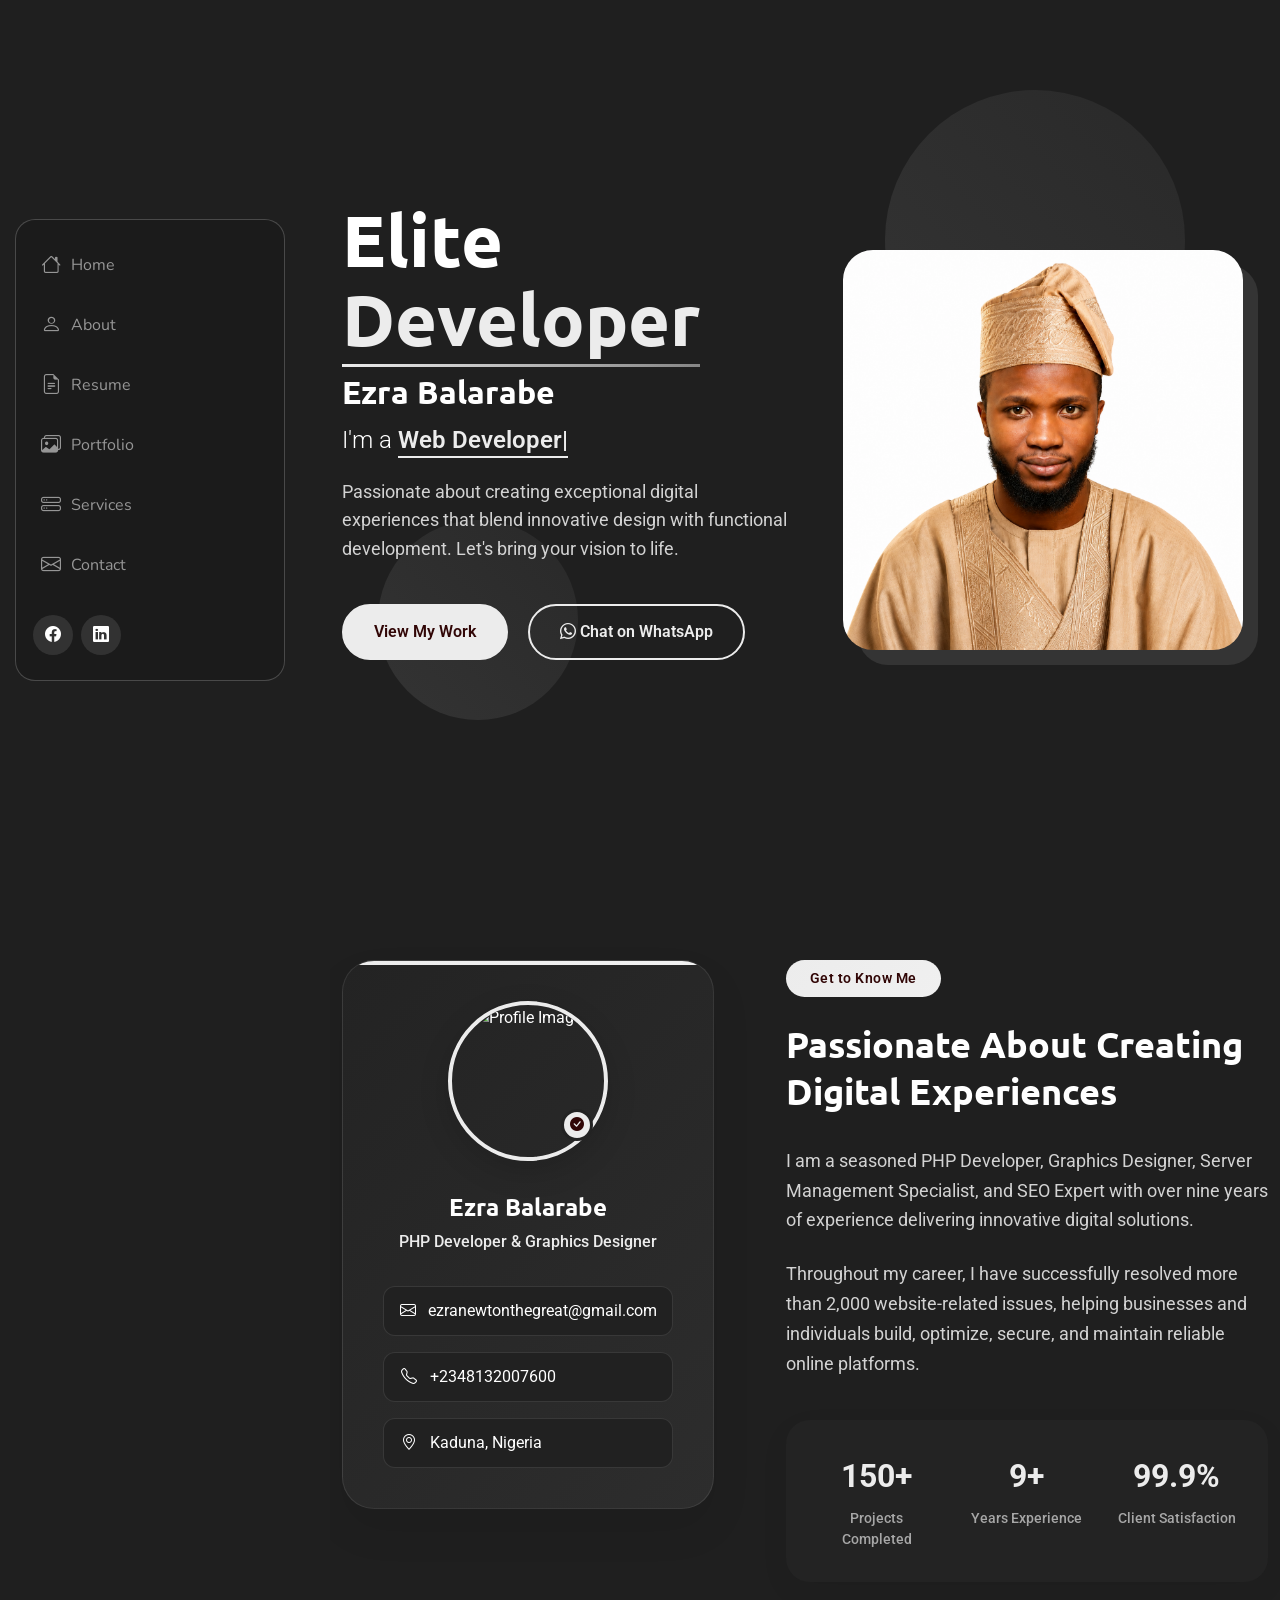
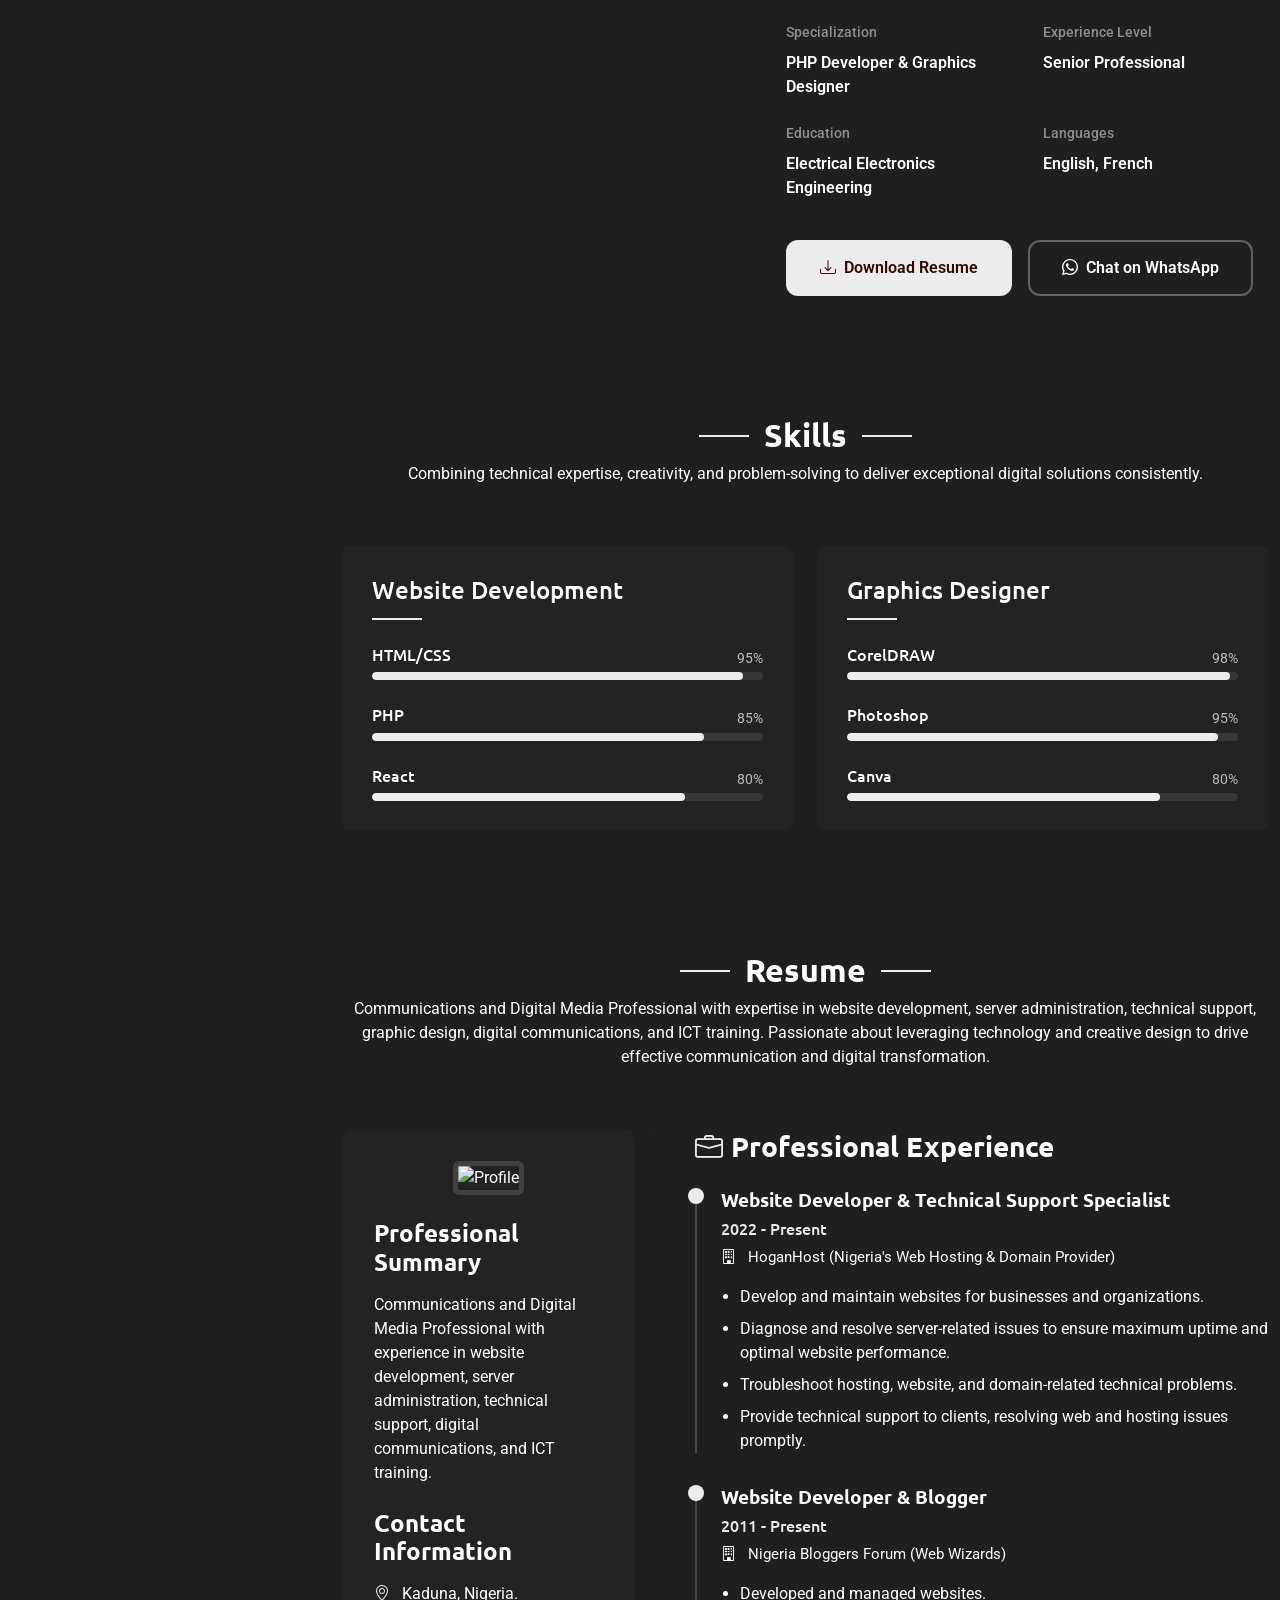
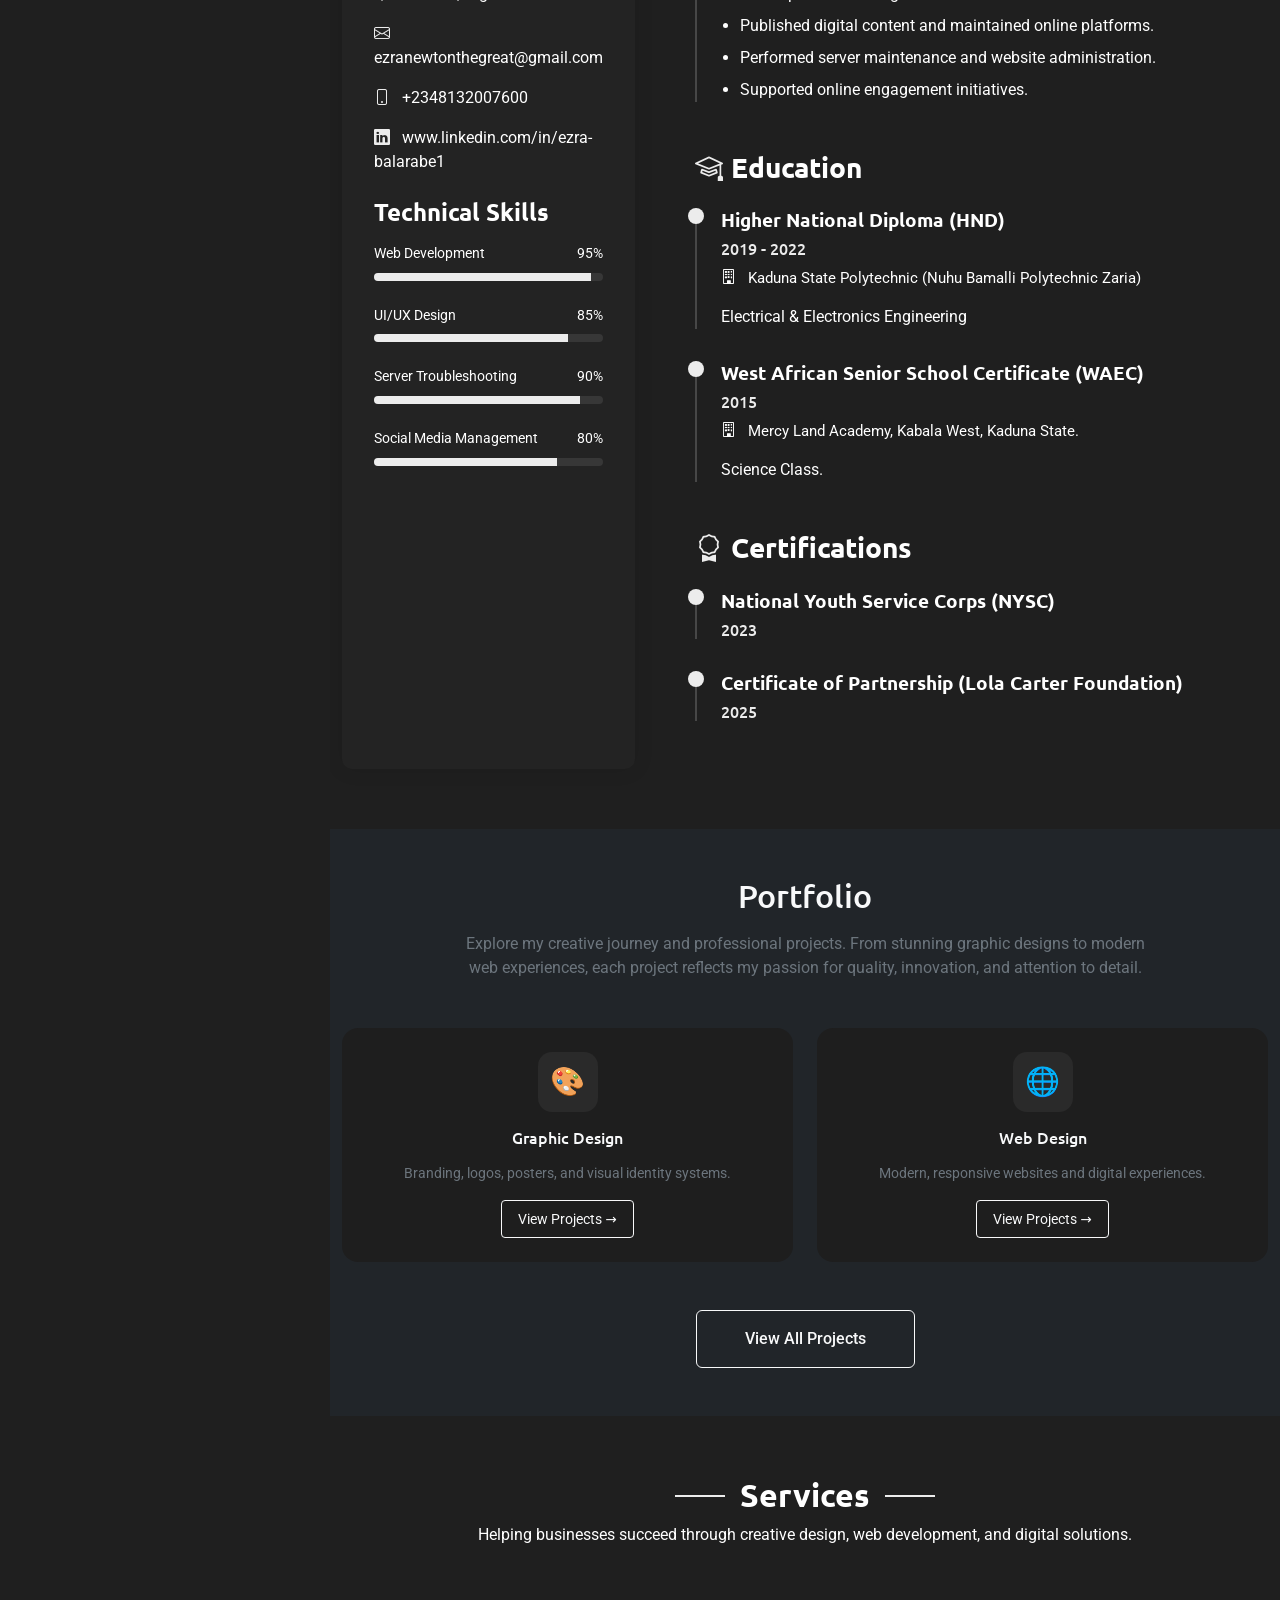
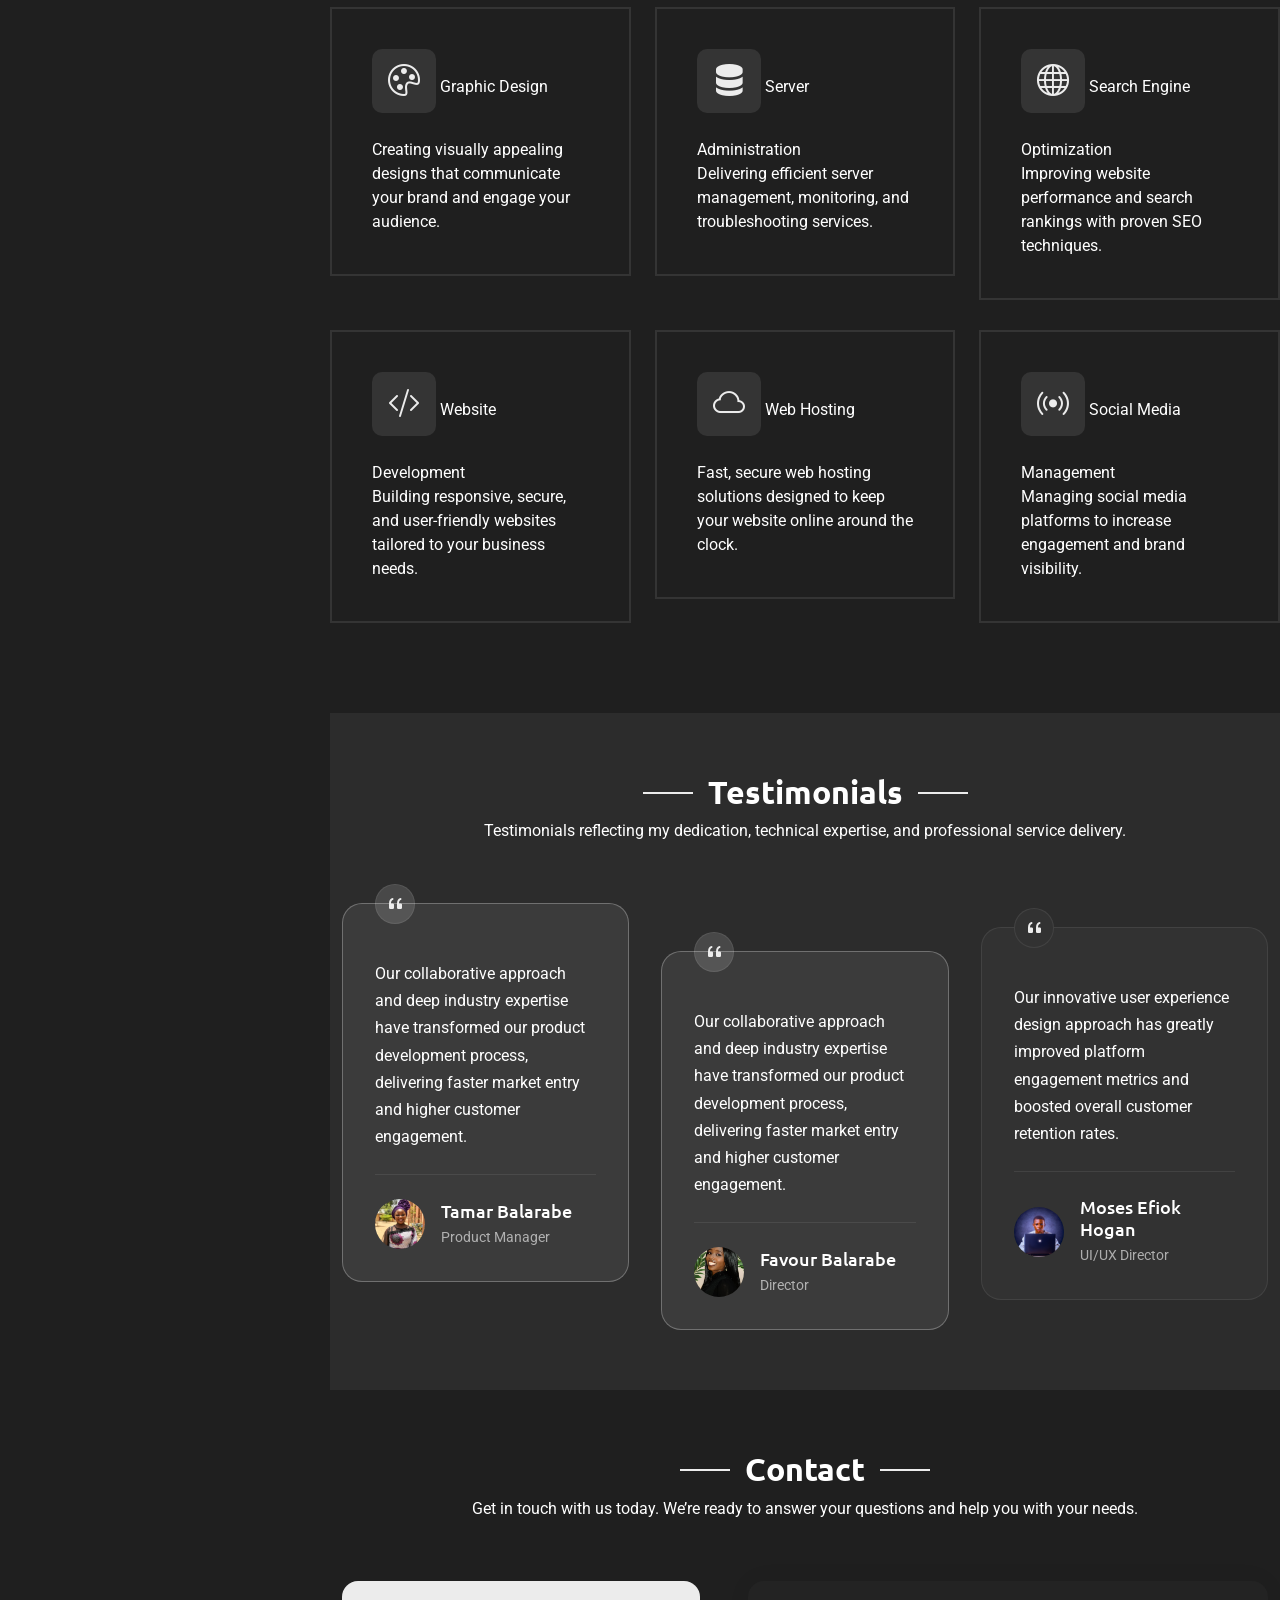
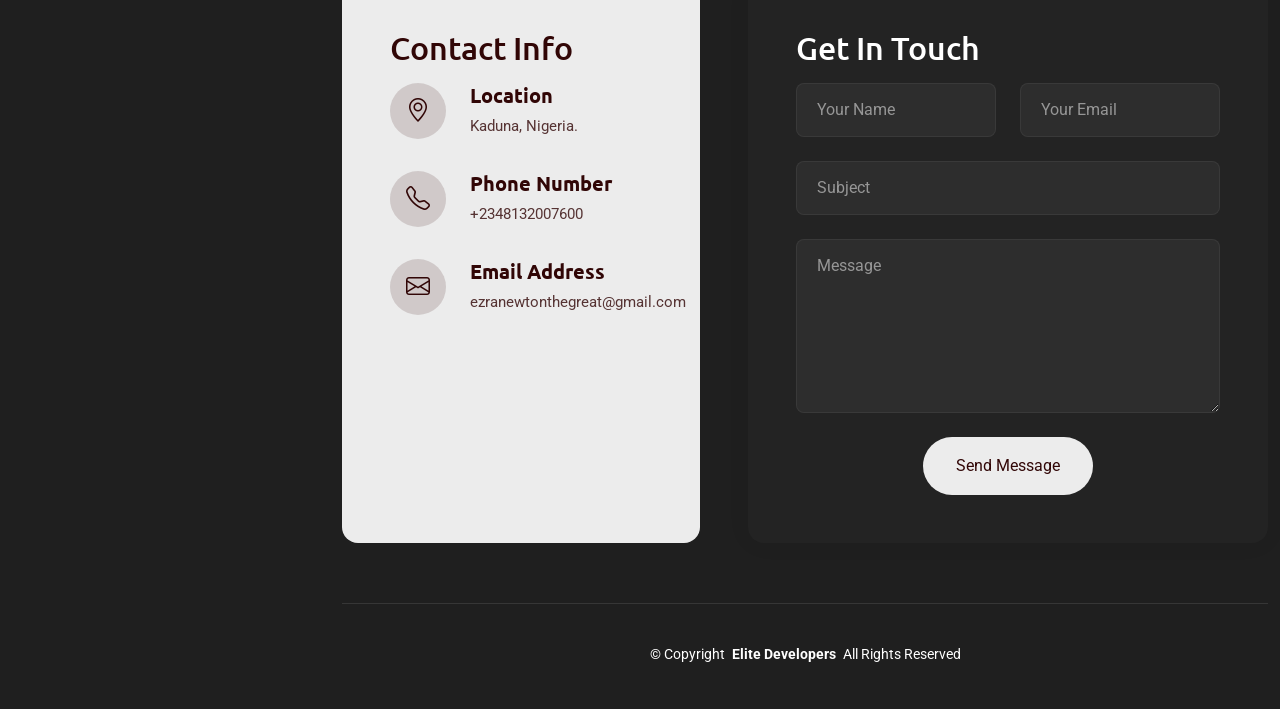
==== commit 54ba61da: "Update index.html" ====
--- a/index.html
+++ b/index.html
@@ -150,7 +150,7 @@
               <div class="hero-visual">
                 <div class="profile-container">
                   <div class="profile-background"></div>
-                  <img src="assets/img/profile/ezra.png" alt="Alexander Chen" class="profile-image">
+                  <img src="assets/img/portfolio/ezra.png" alt="Alexander Chen" class="profile-image">
                 </div>
               </div>
             </div>
@@ -889,4 +889,4 @@
     </script>
 
   </body>
-</html>+</html>
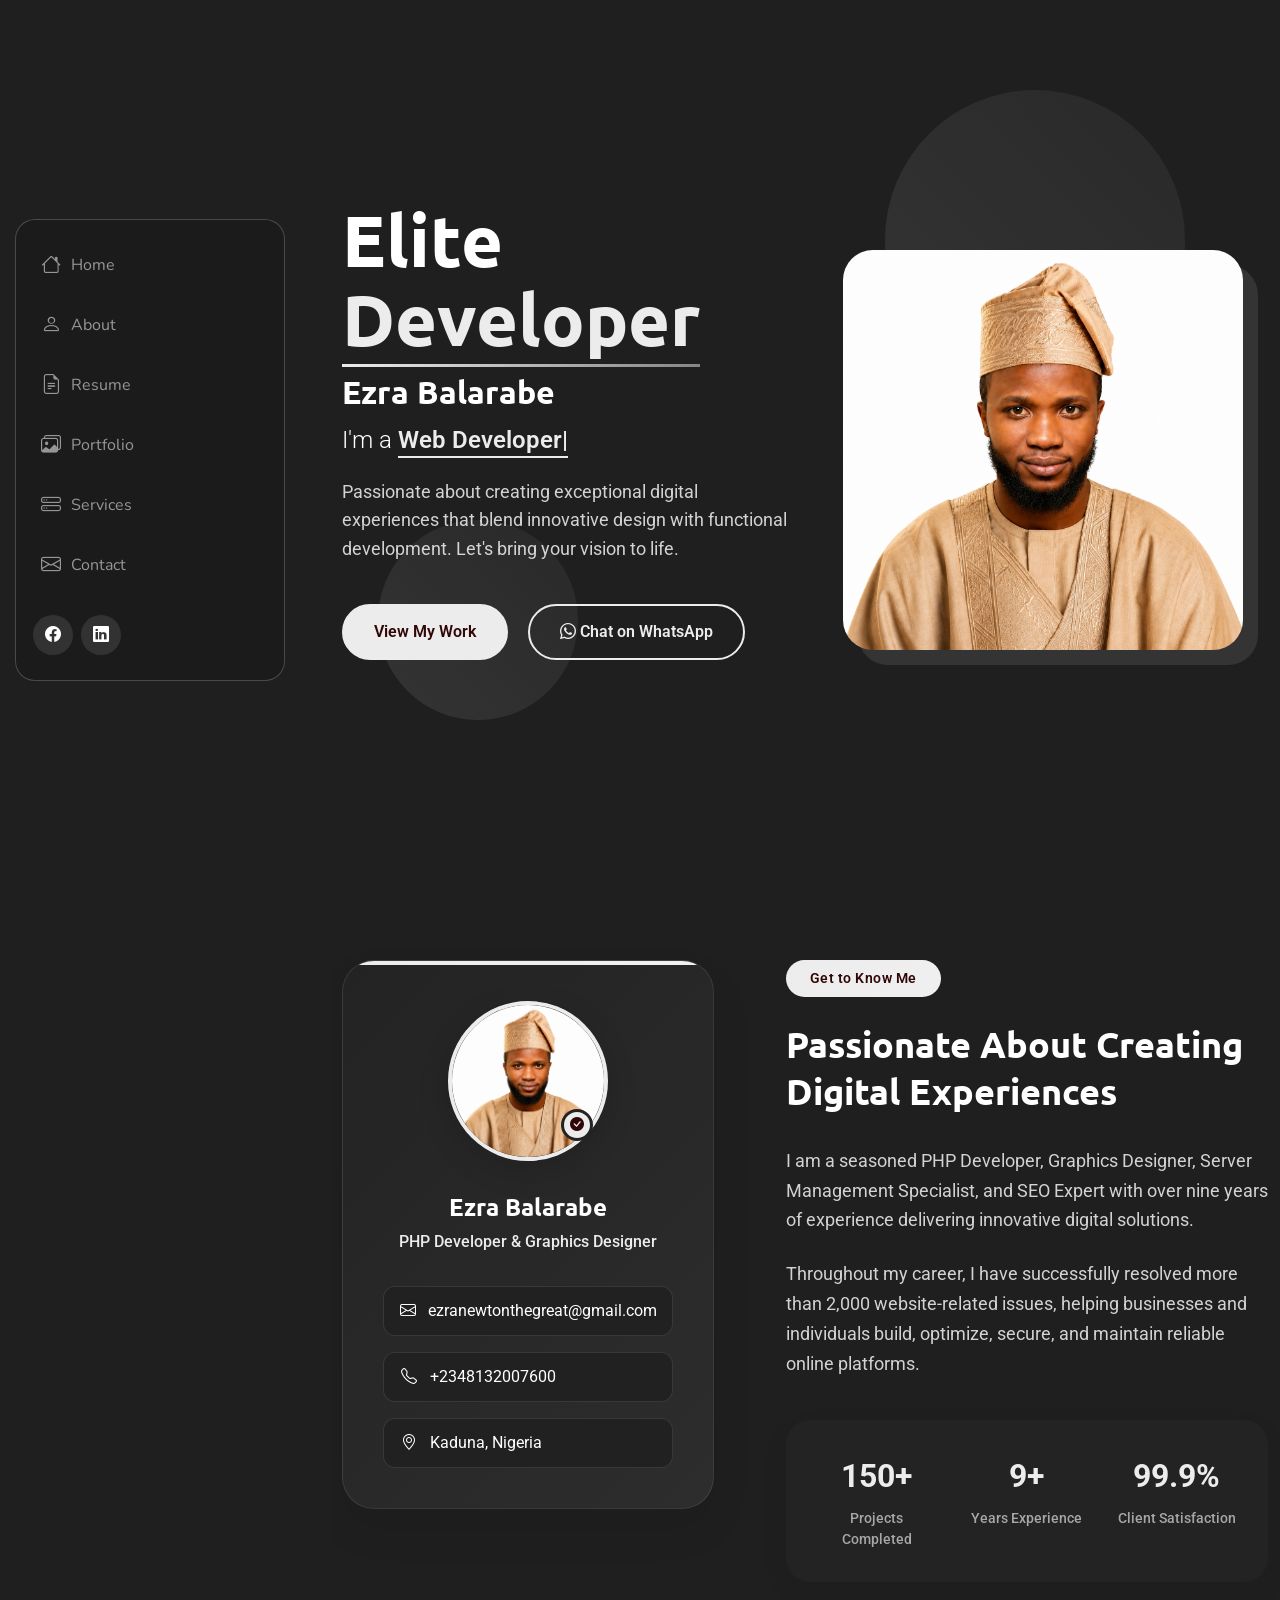
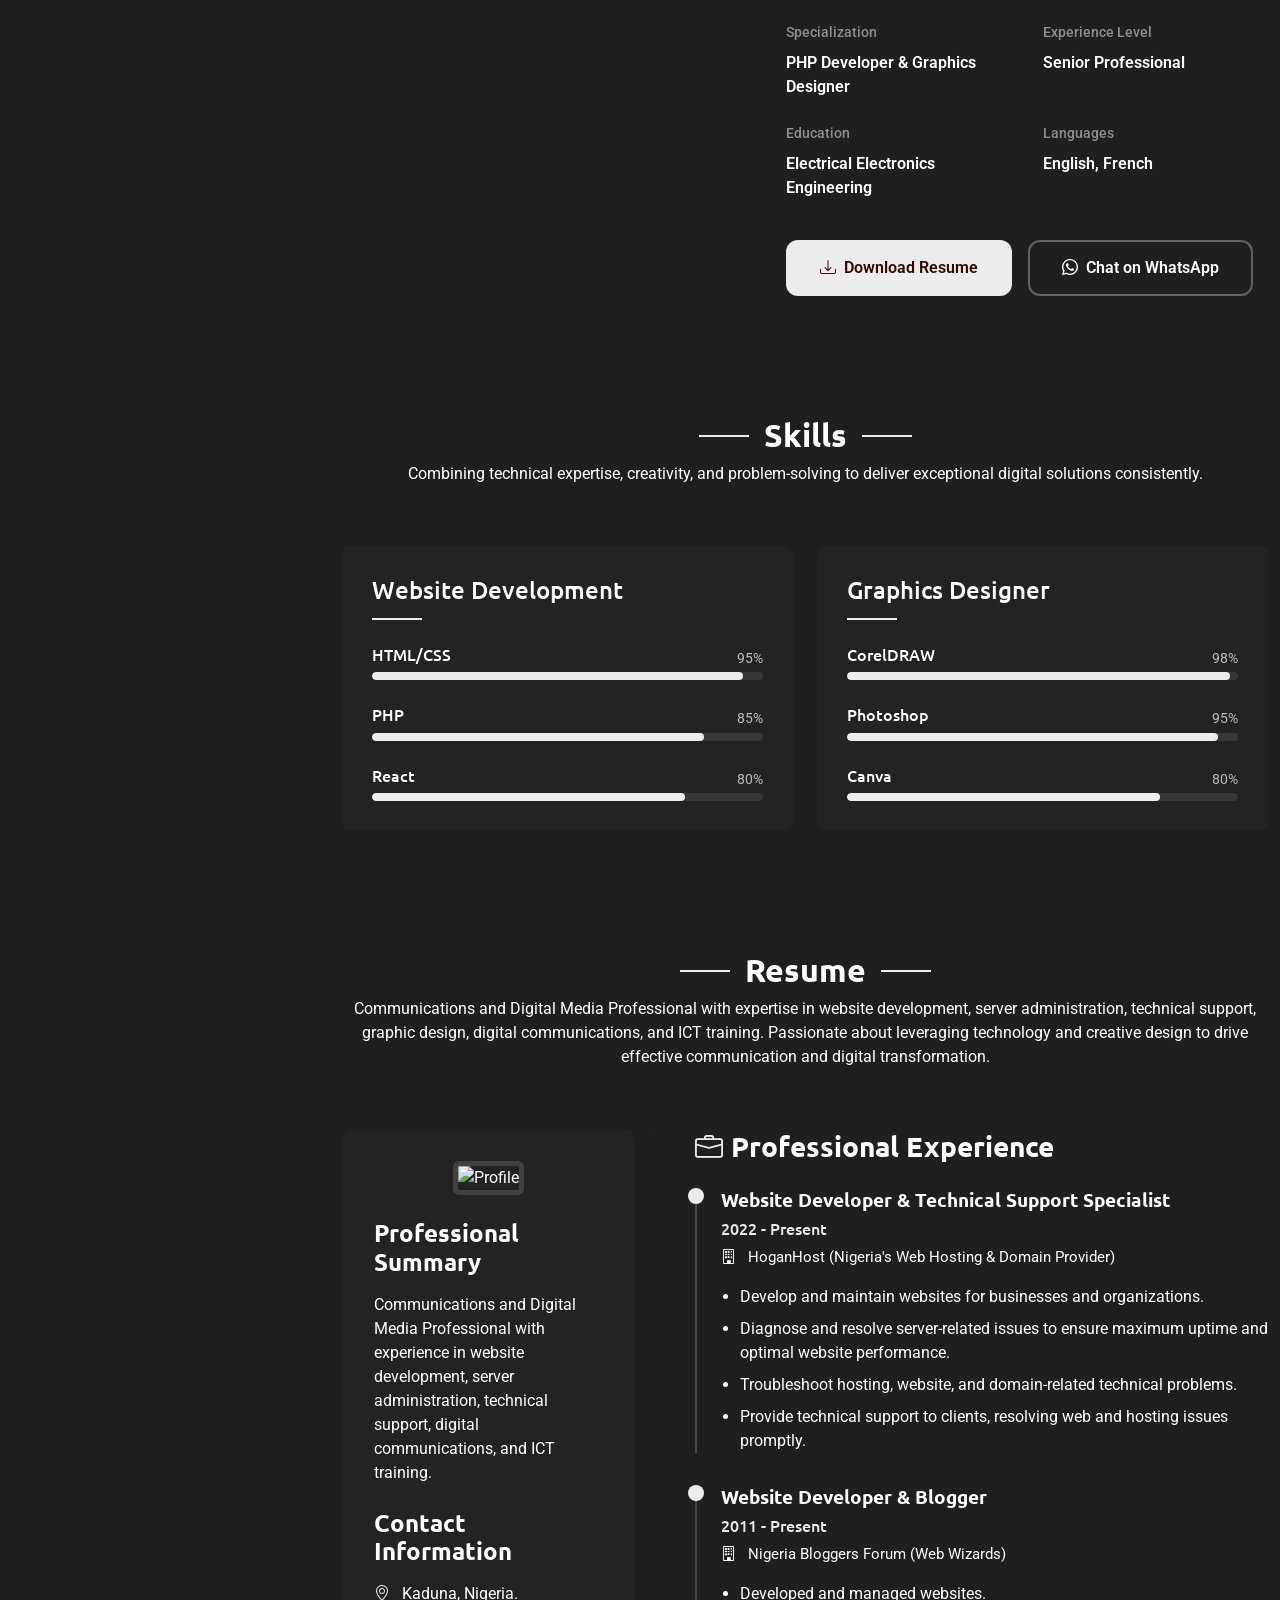
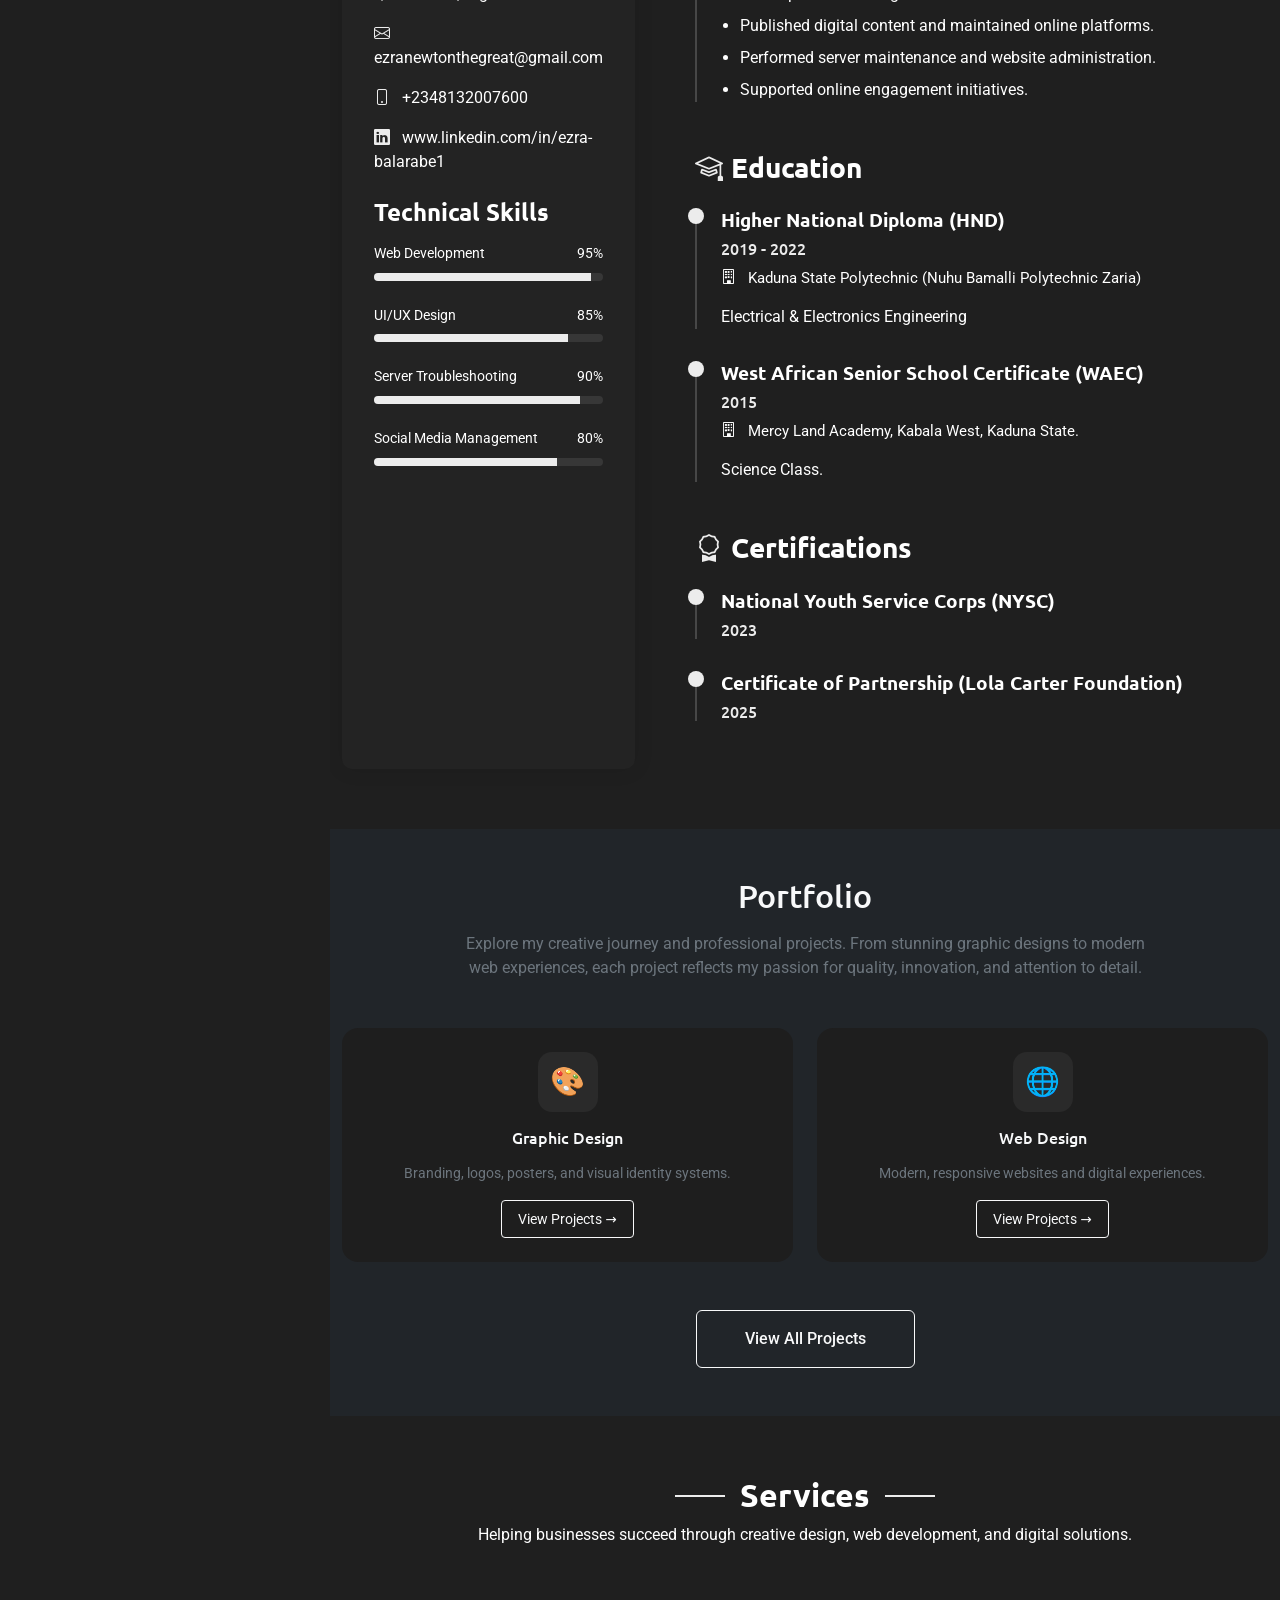
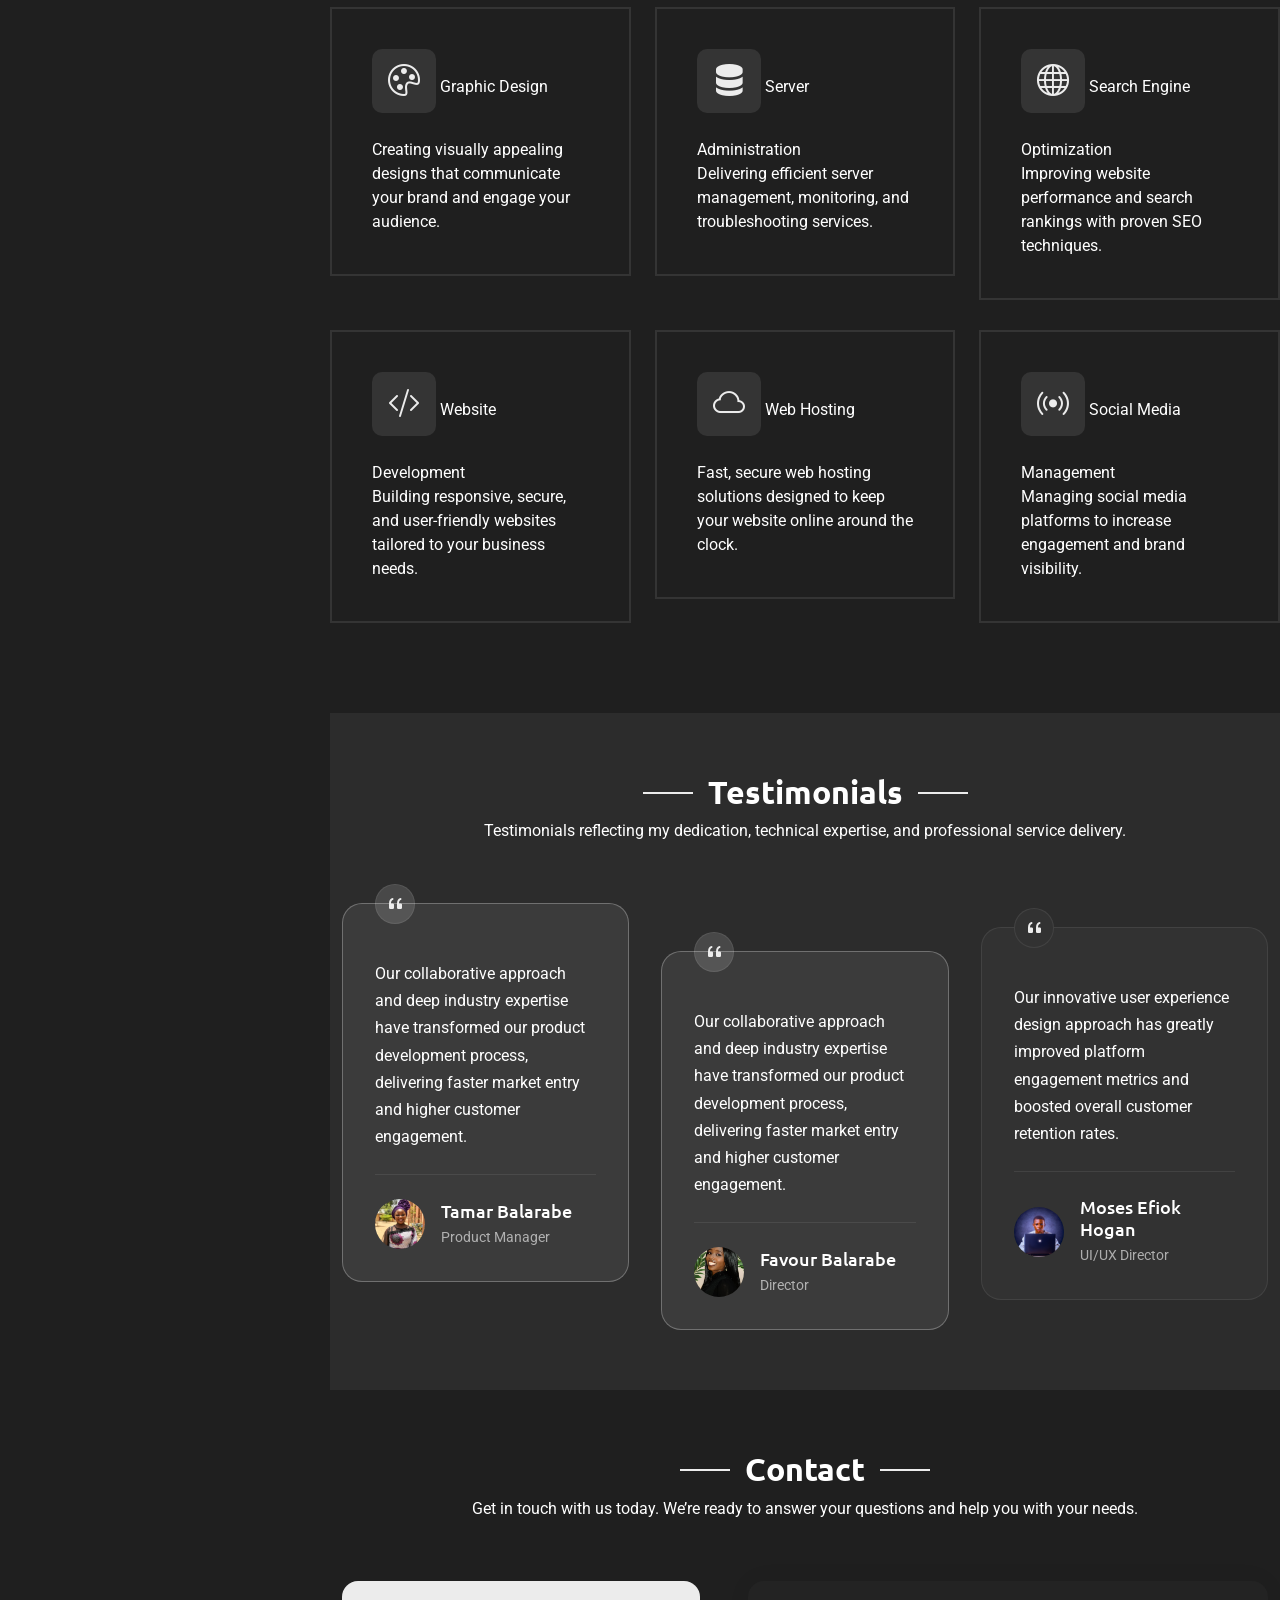
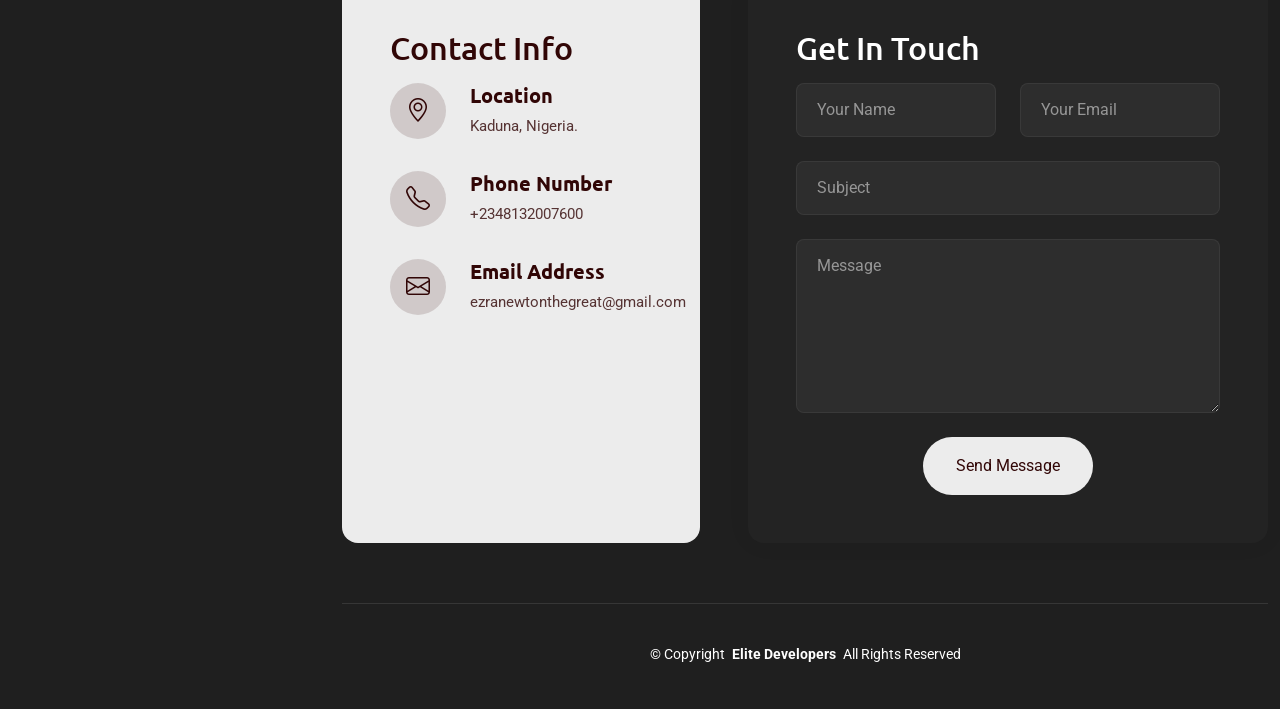
==== commit 23e45a80: "Update index.html" ====
--- a/index.html
+++ b/index.html
@@ -171,7 +171,7 @@
             <div class="profile-card">
               <div class="profile-header">
                 <div class="profile-image">
-                  <img src="assets/img/profile/ezra.png" alt="Profile Image" class="img-fluid">
+                  <img src="assets/img/portfolio/ezra.png" alt="Profile Image" class="img-fluid">
                 </div>
                 <div class="profile-badge">
                   <i class="bi bi-check-circle-fill"></i>
@@ -854,7 +854,7 @@
  <!-- Preloader -->
 <div id="preloader">
   <div class="preloader-content">
-    <img src="assets/img/profile/ezra.png" alt="Ezra Balarabe" class="preloader-logo">
+    <img src="assets/img/portfolio/ezra.png" alt="Ezra Balarabe" class="preloader-logo">
     <h3 class="preloader-name">Ezra Balarabe</h3>
     <p class="loading-text">Loading Portfolio...</p>
   </div>
@@ -885,7 +885,7 @@
             preloader.remove();
           }, 800); 
         }
-      }, 3000); // 3 seconds delay
+      }, 2000); // 2 seconds delay
     </script>
 
   </body>
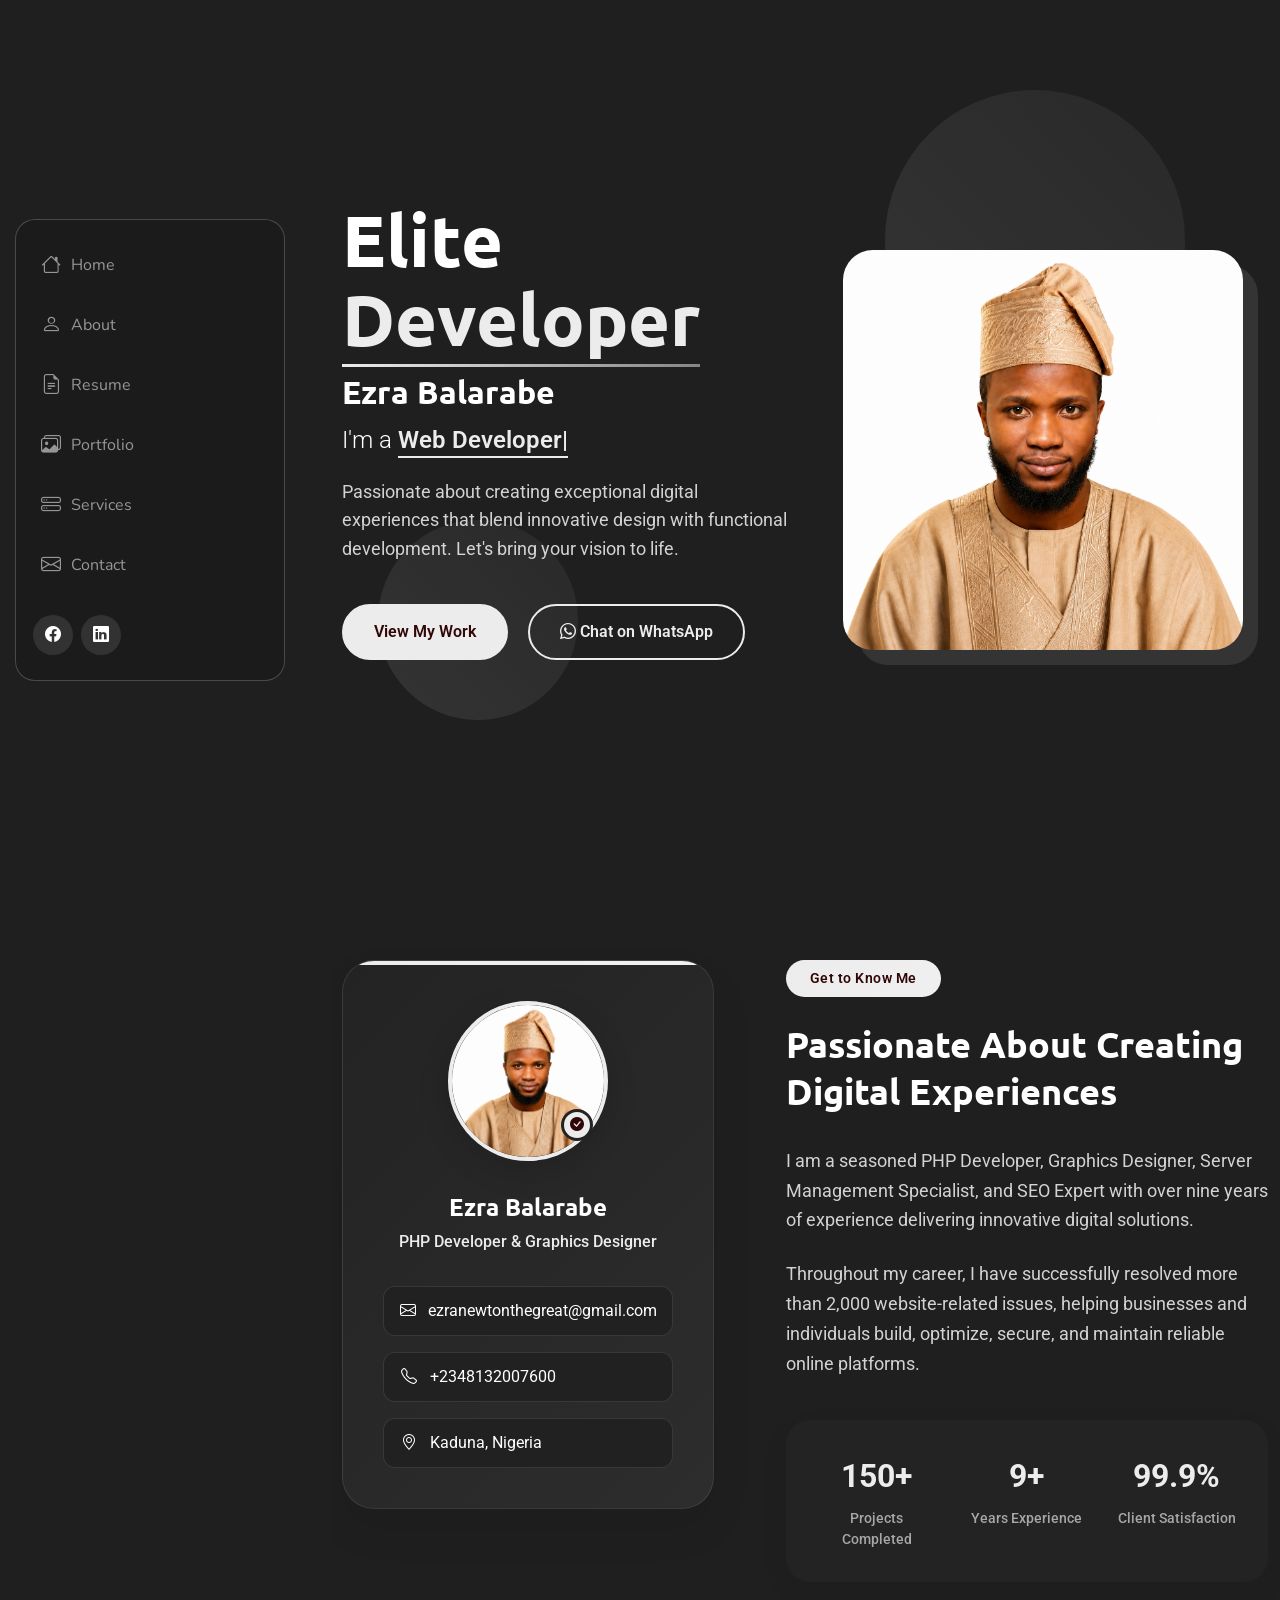
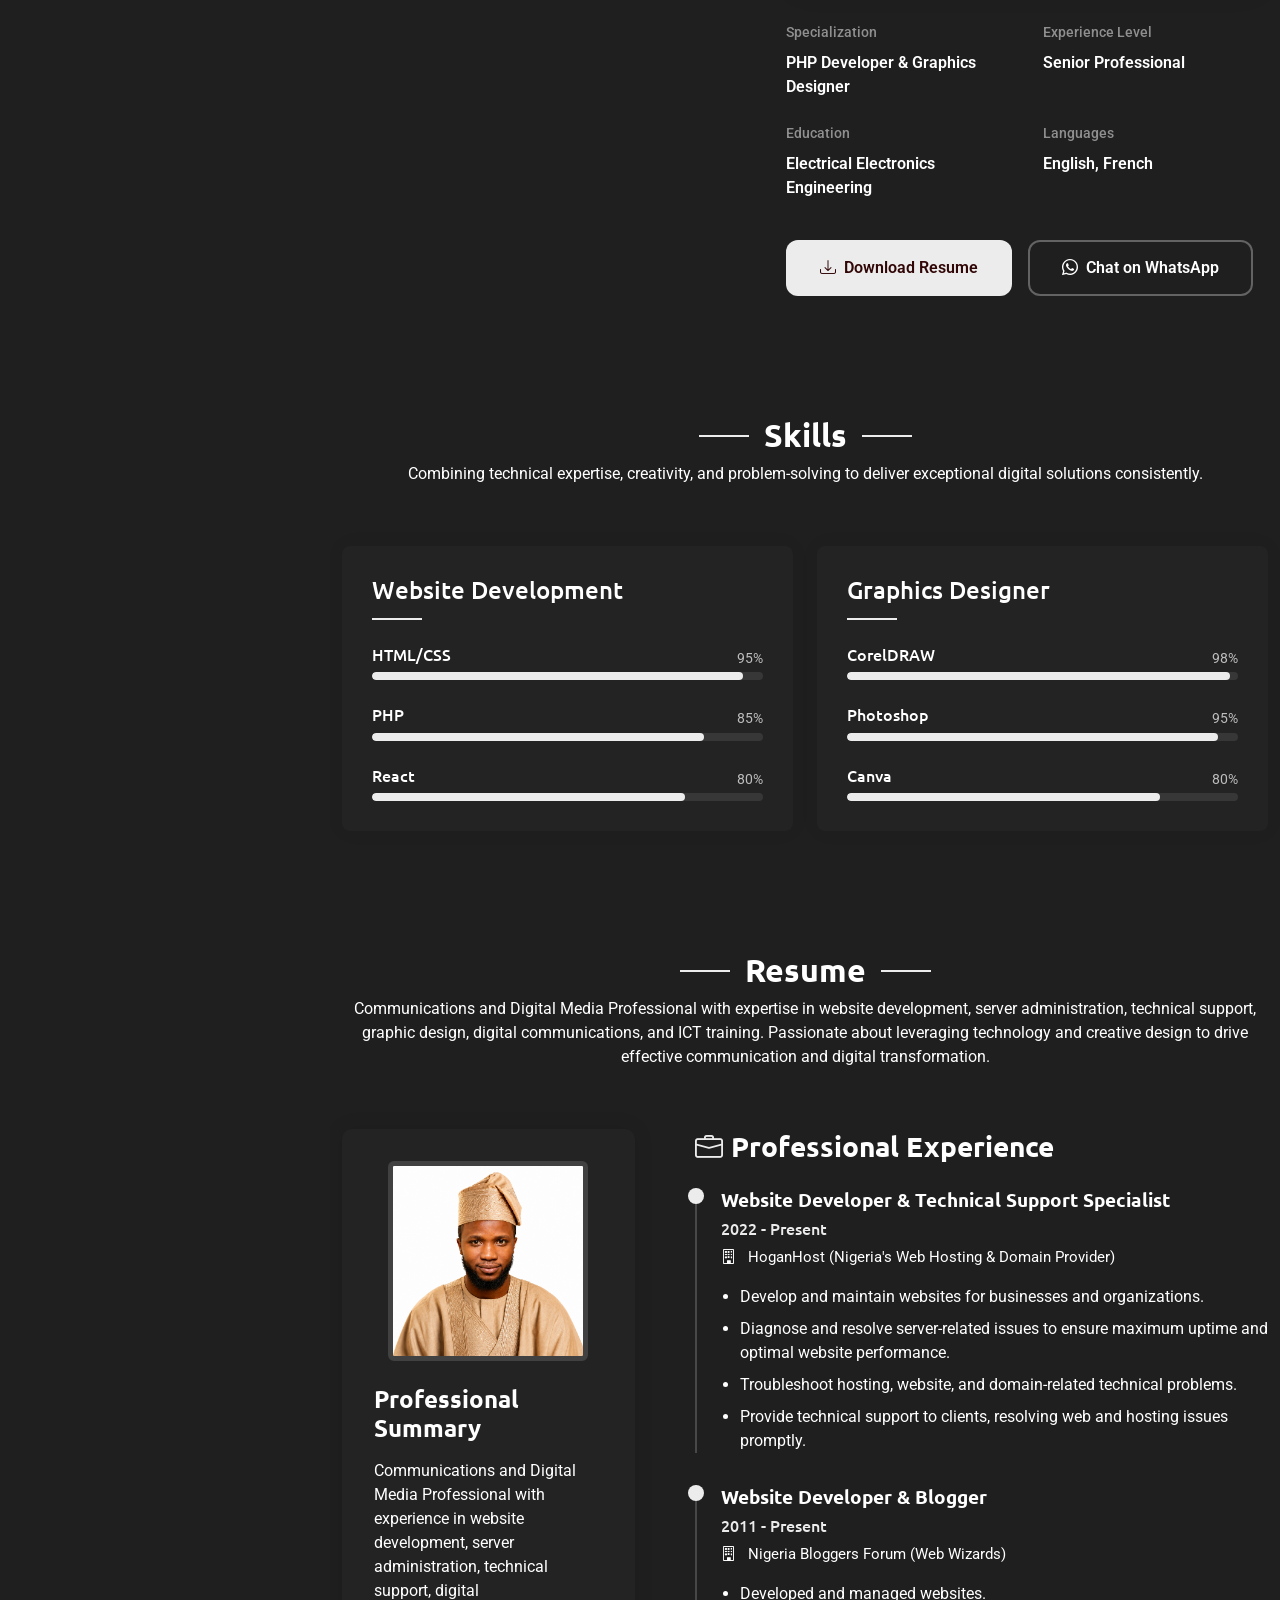
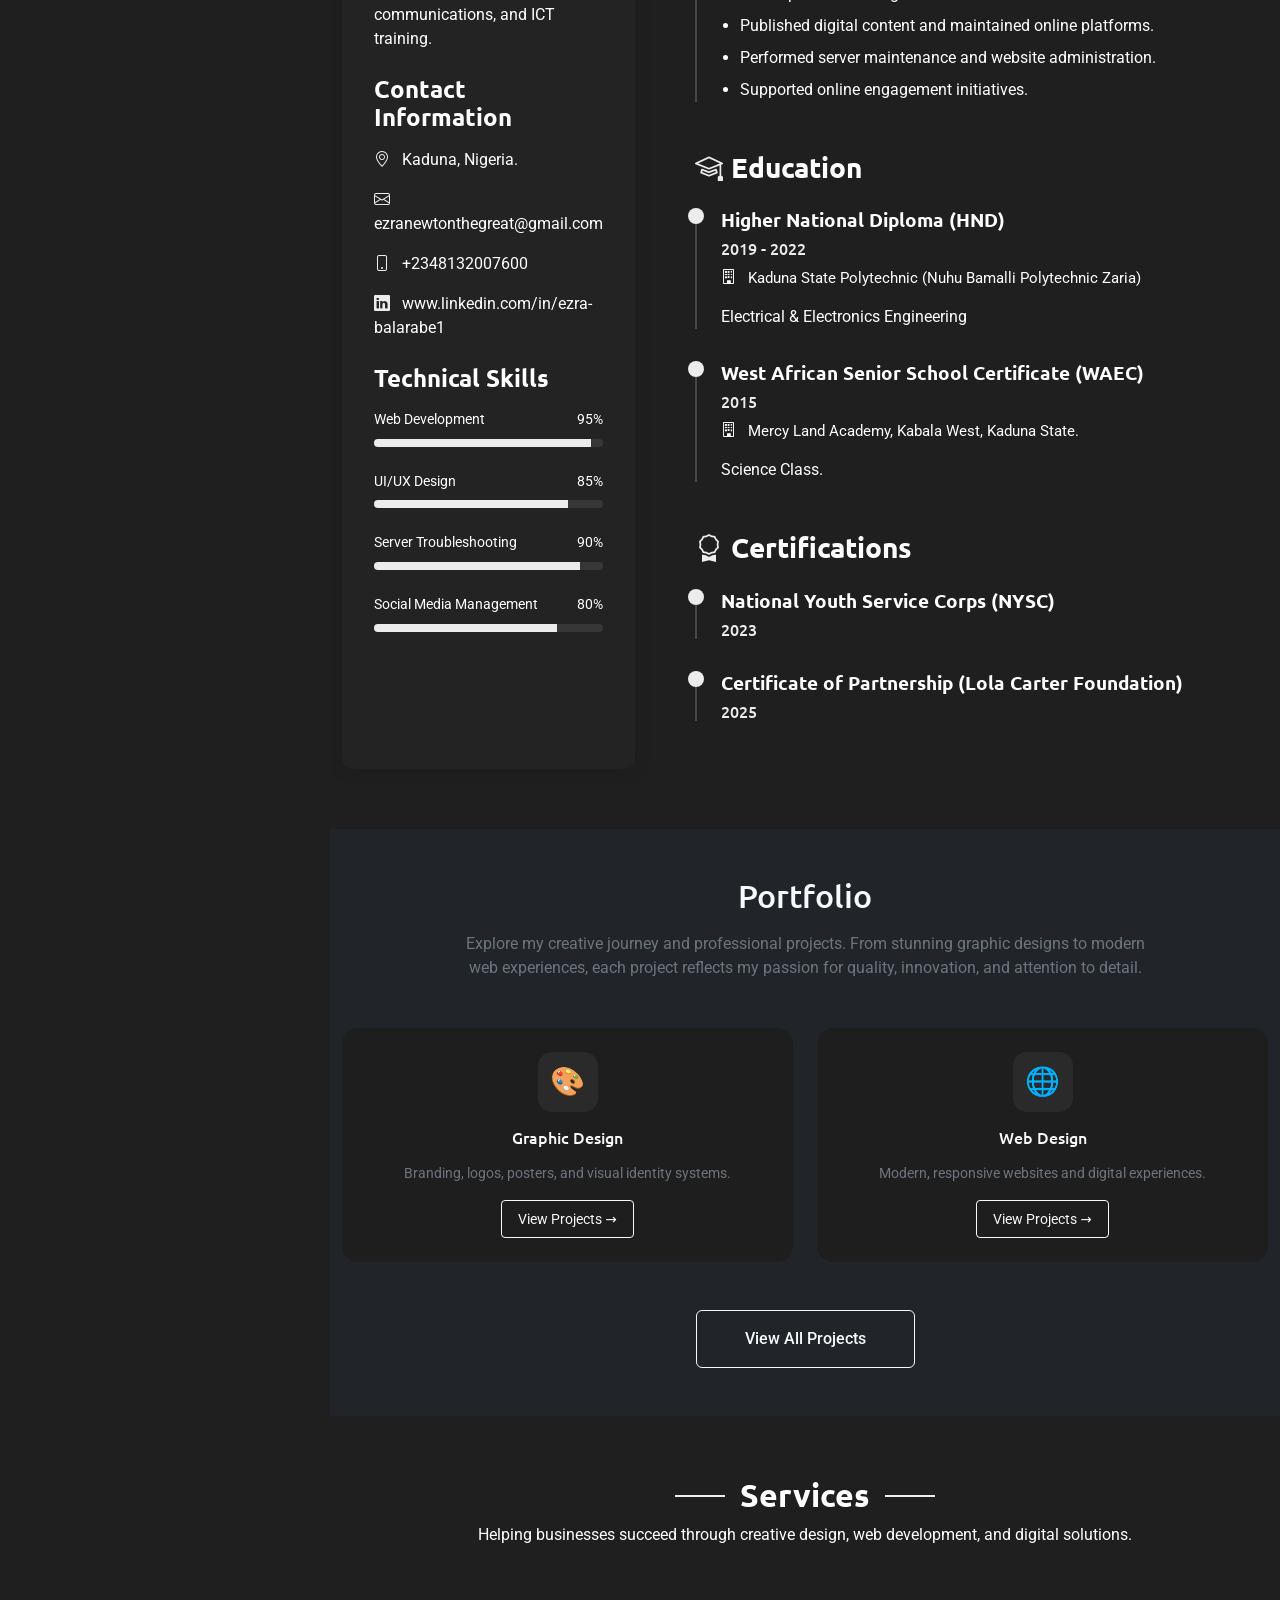
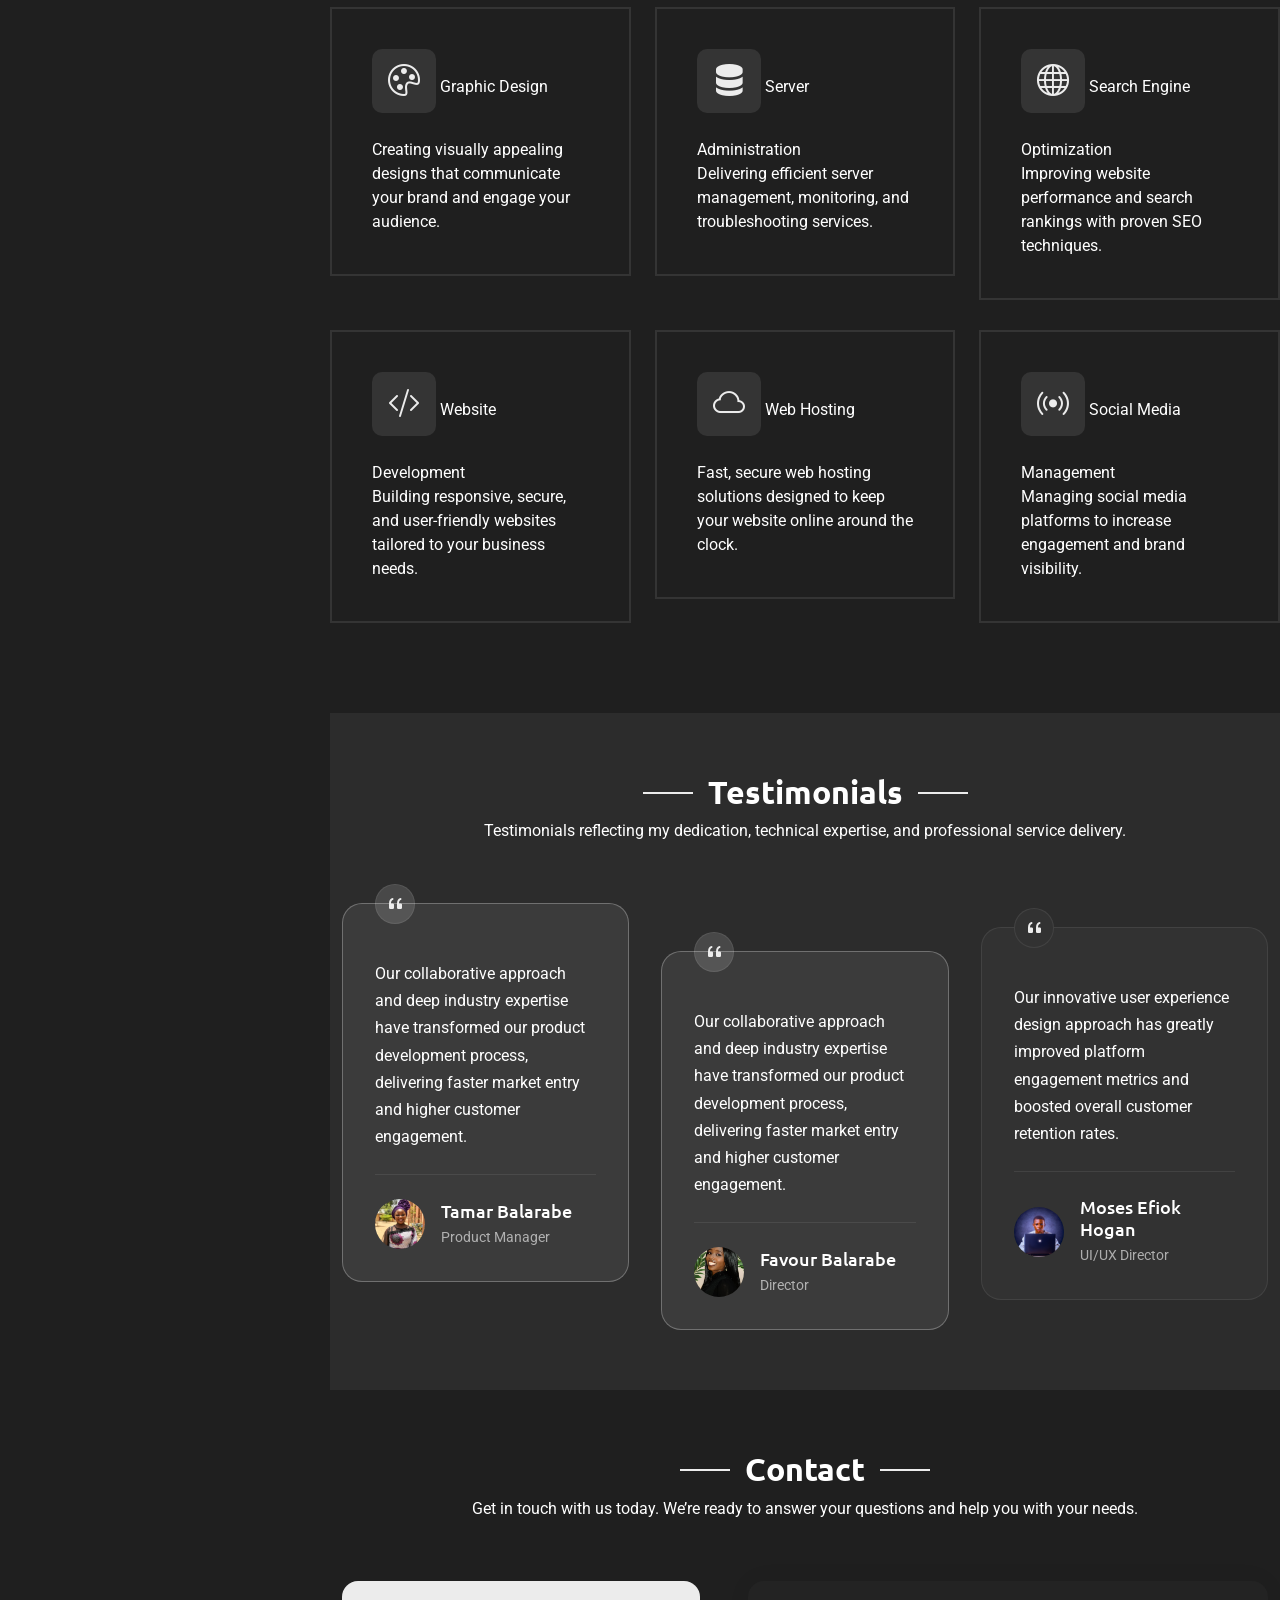
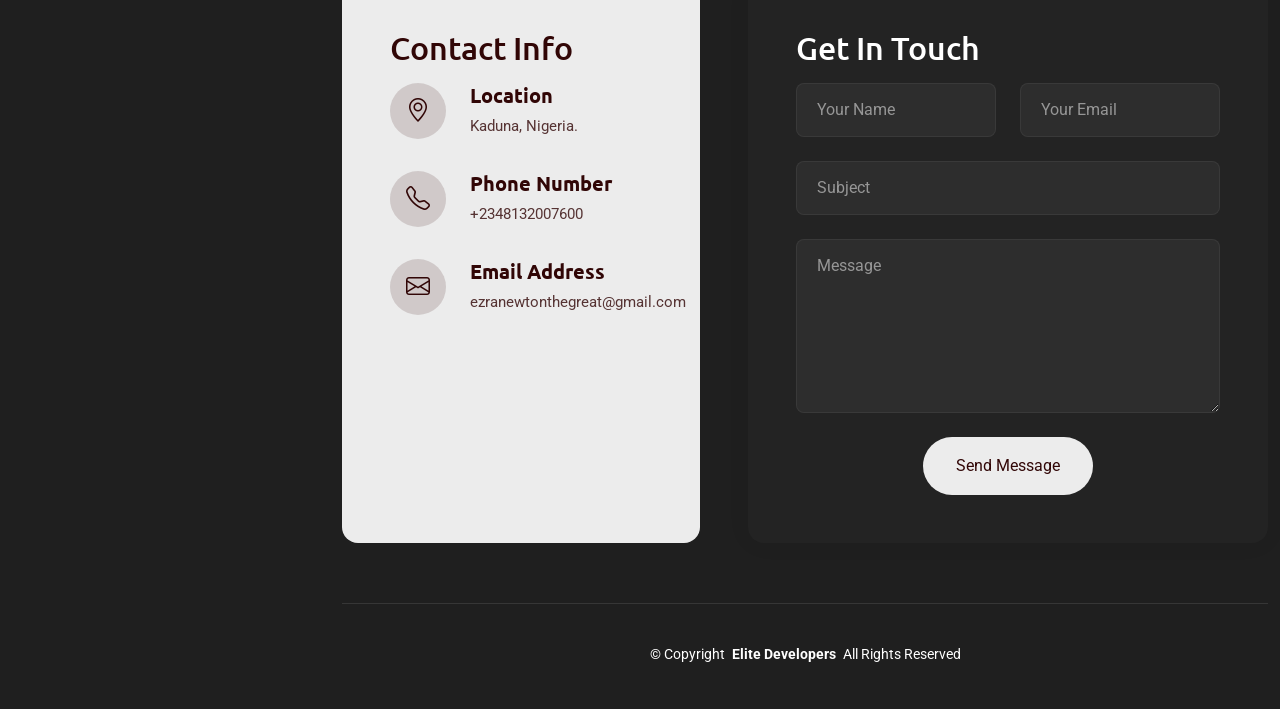
==== commit 853b3169: "Update index.html" ====
--- a/index.html
+++ b/index.html
@@ -150,7 +150,7 @@
               <div class="hero-visual">
                 <div class="profile-container">
                   <div class="profile-background"></div>
-                  <img src="assets/img/portfolio/ezra.png" alt="Alexander Chen" class="profile-image">
+                  <img src="assets/img/portfolio/ezra.png" alt="Ezra Balarabe" class="profile-image">
                 </div>
               </div>
             </div>
@@ -377,7 +377,7 @@
           <div class="col-lg-4">
             <div class="resume-side" data-aos="fade-right" data-aos-delay="100">
               <div class="profile-img mb-4">
-                <img src="assets/img/profile/ezra.png" alt="Profile" class="img-fluid rounded">
+                <img src="assets/img/portfolio/ezra.png" alt="Profile" class="img-fluid rounded">
               </div>
 
               <h3>Professional Summary</h3>
